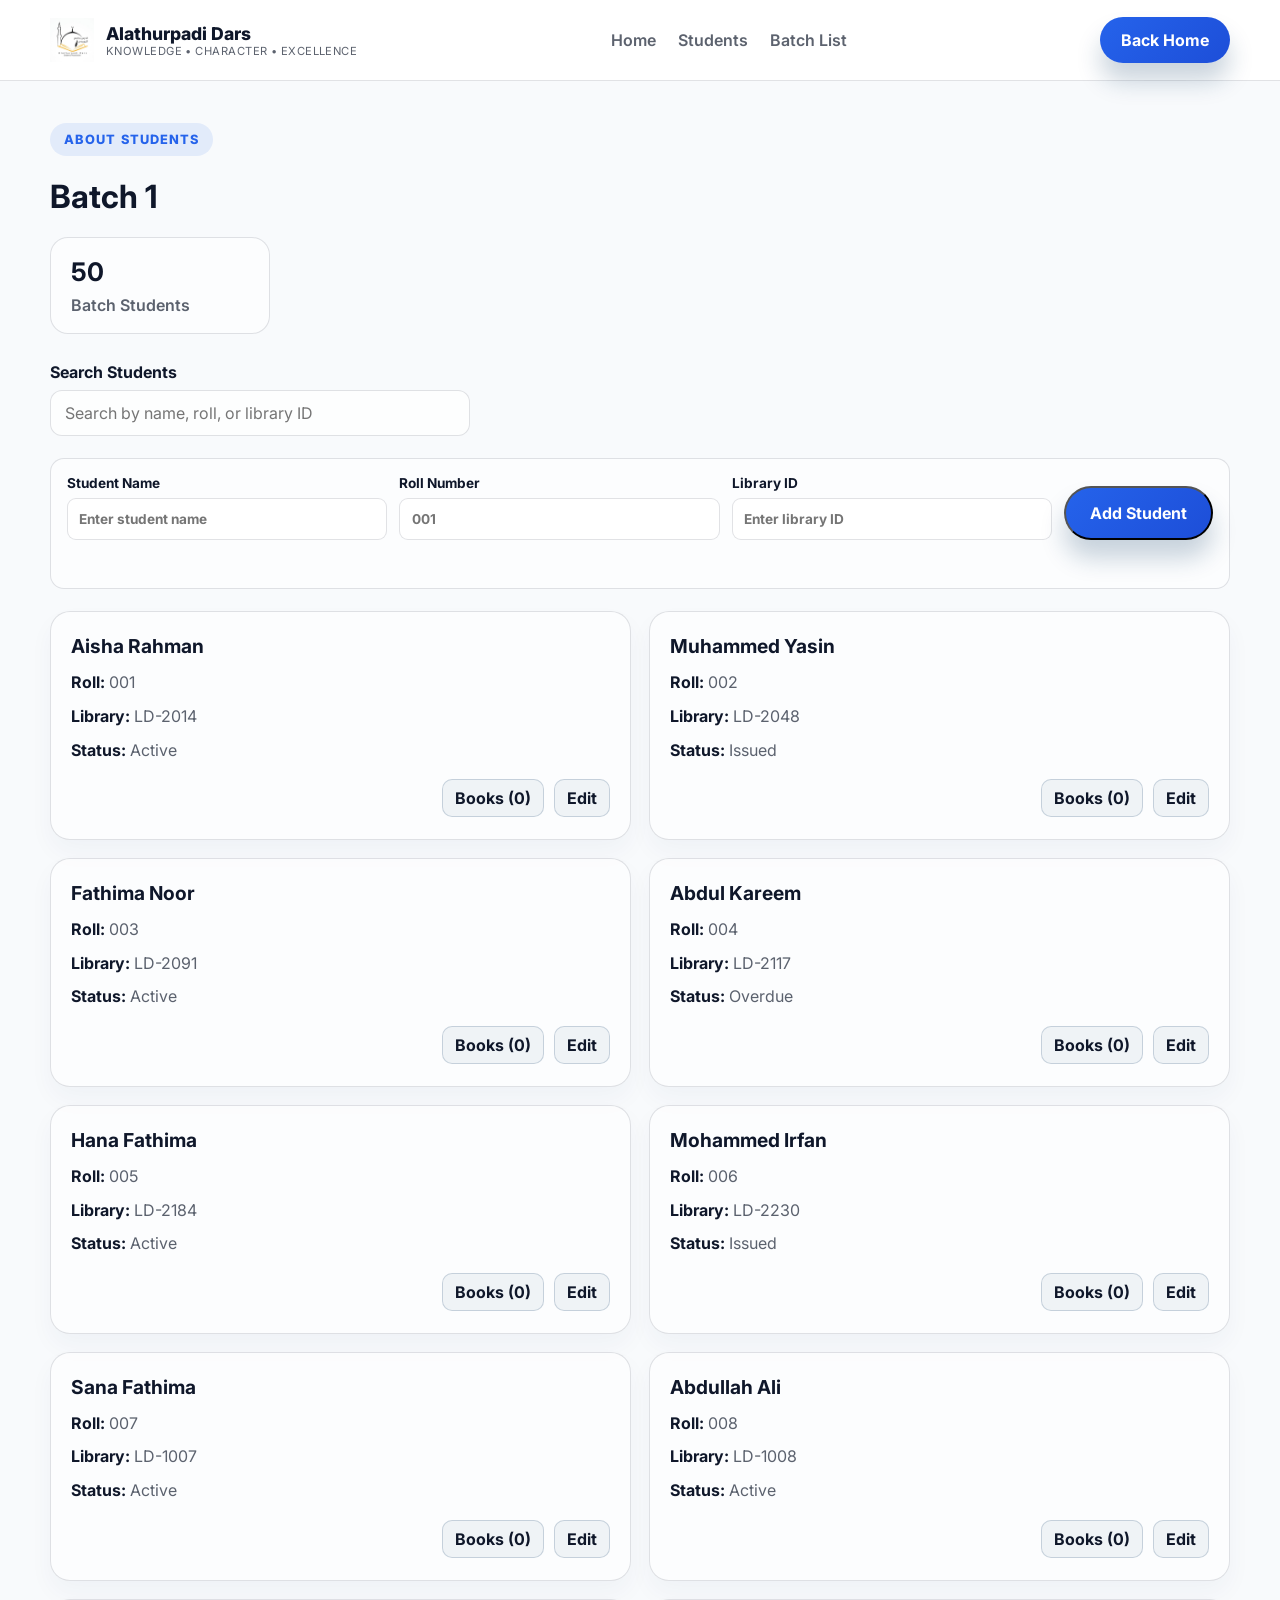
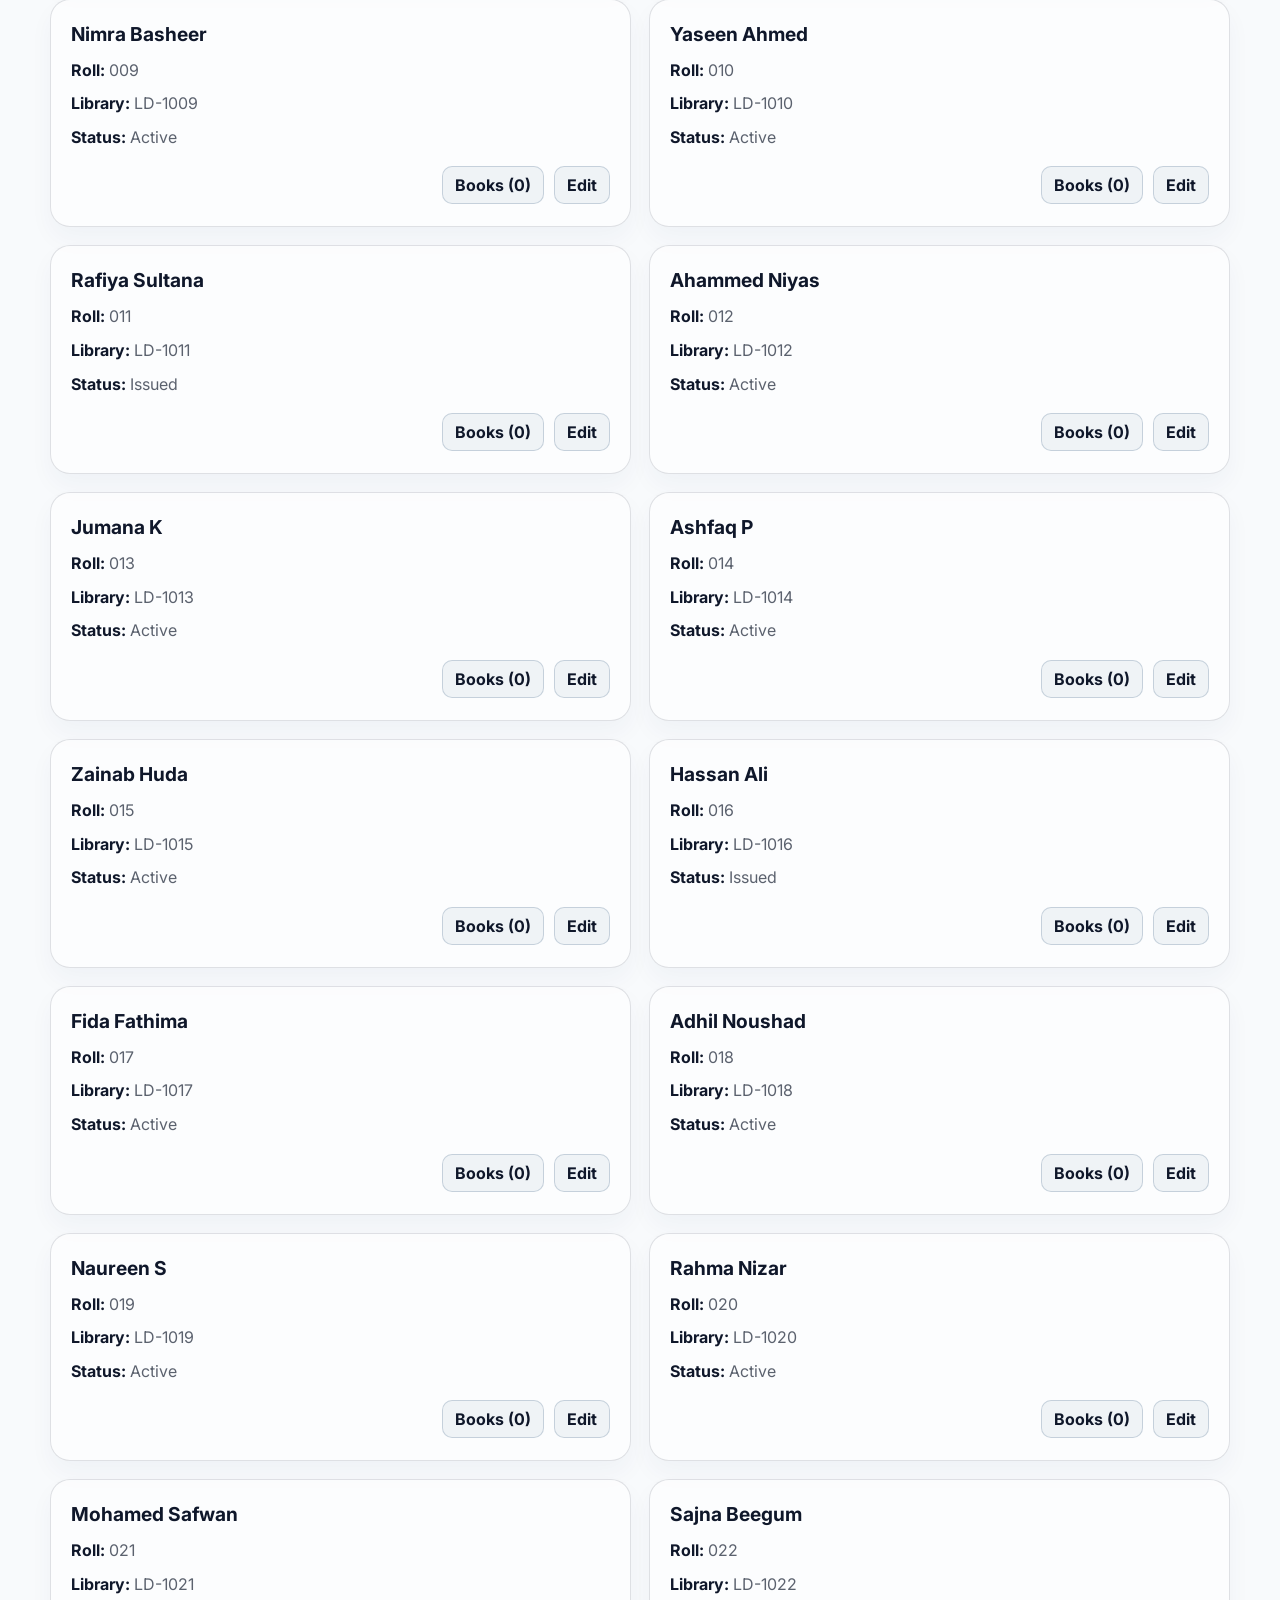
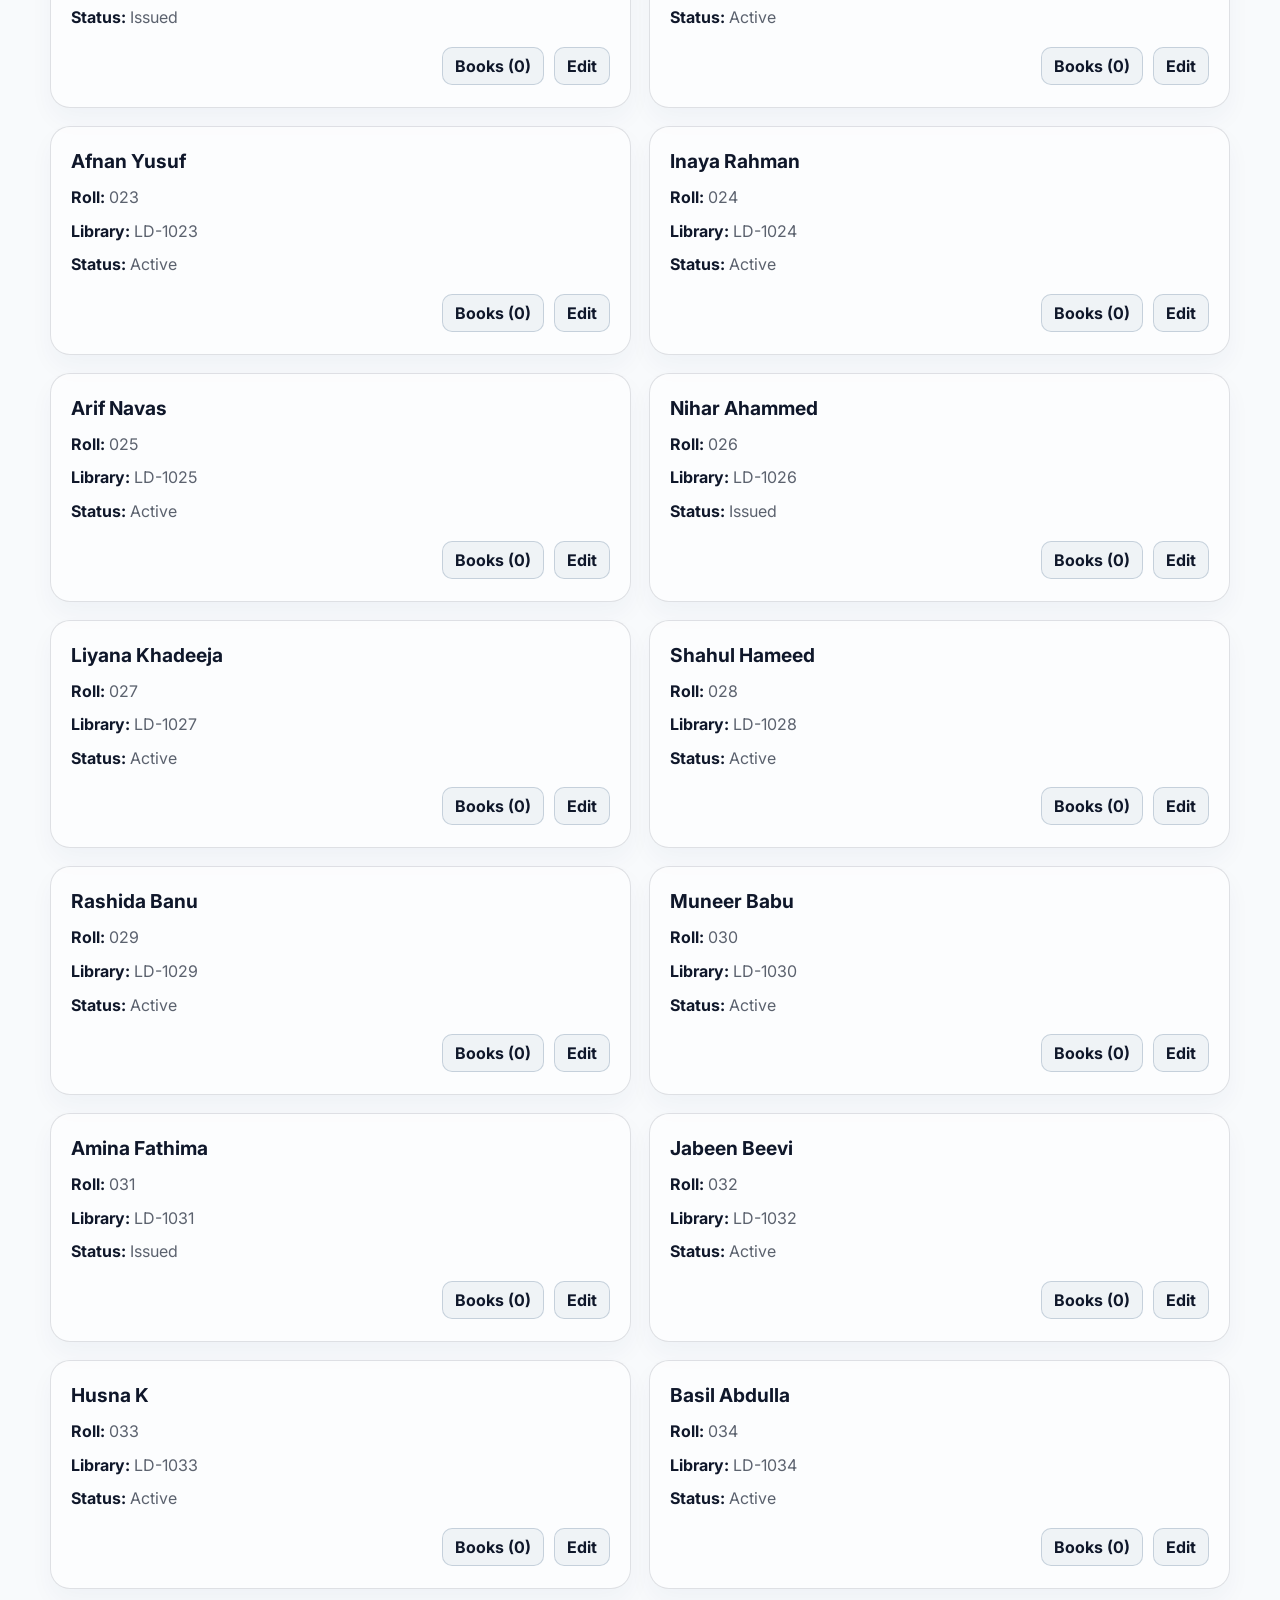
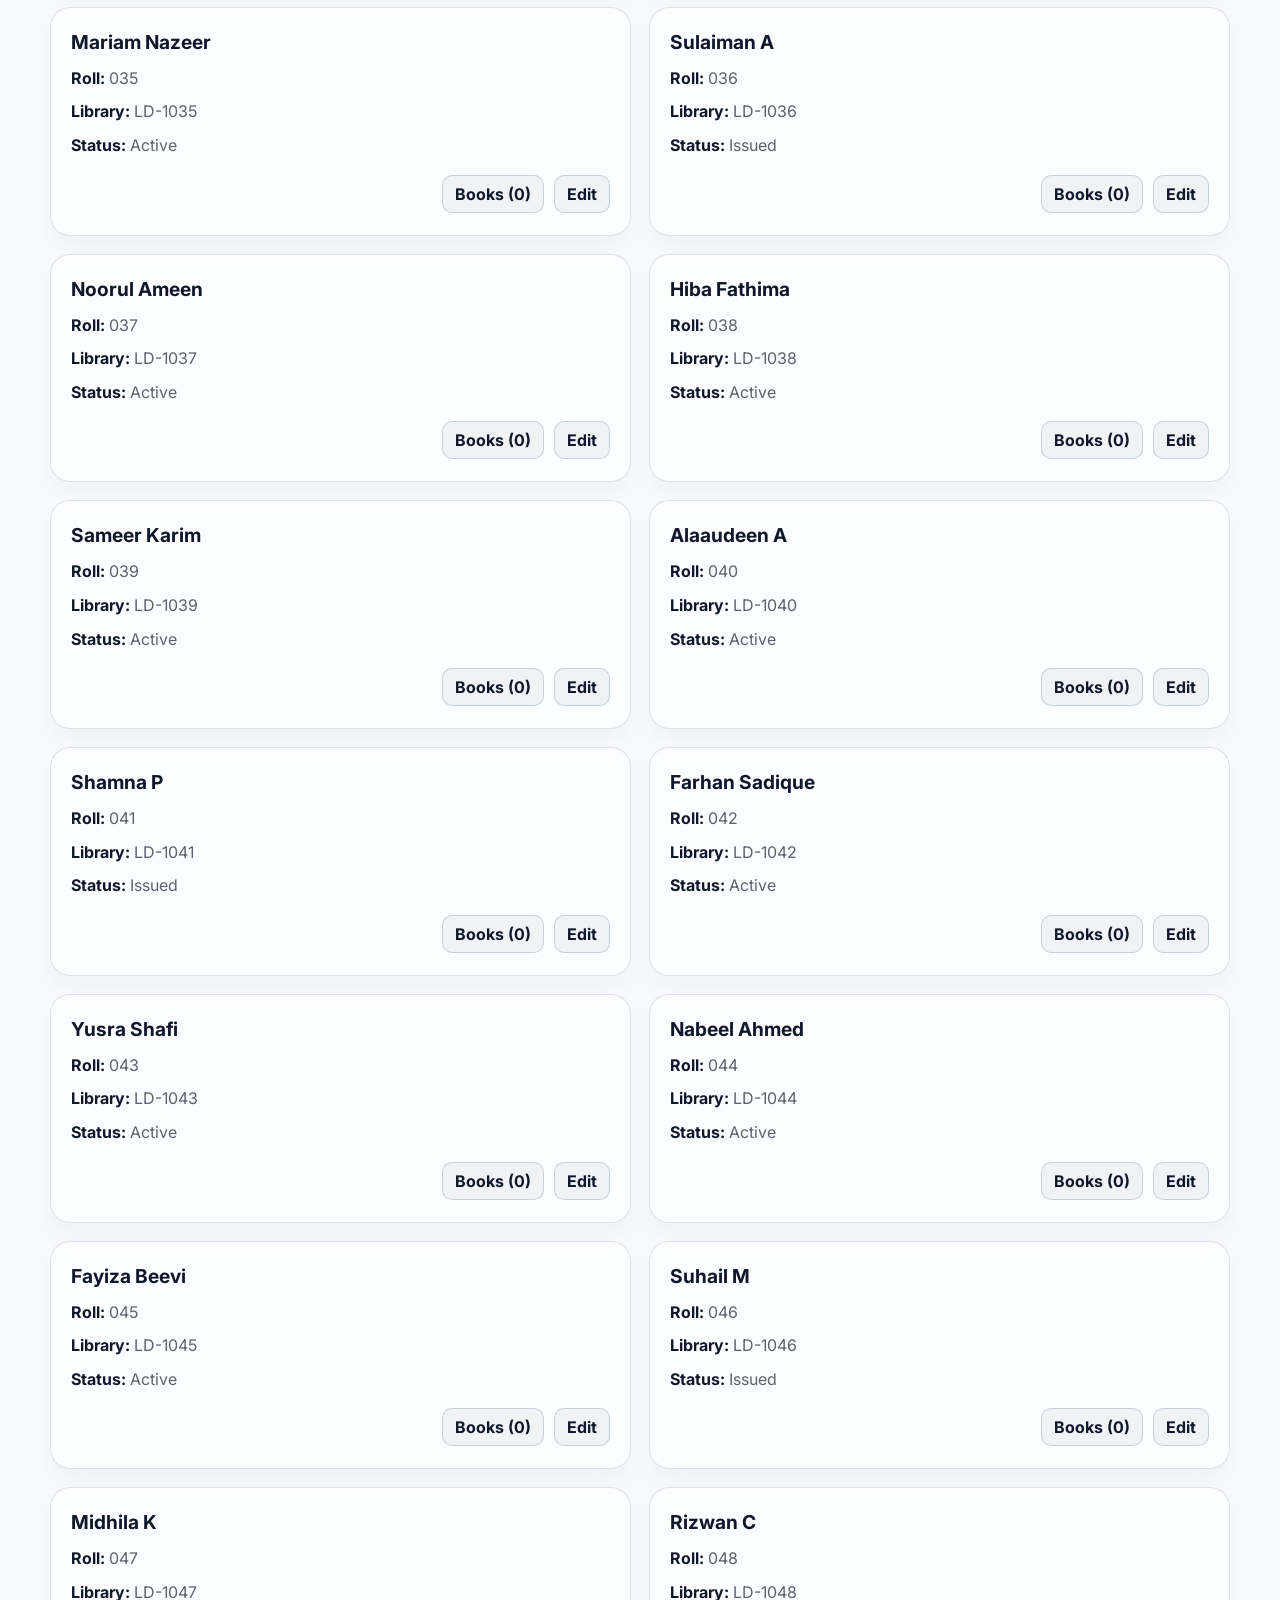
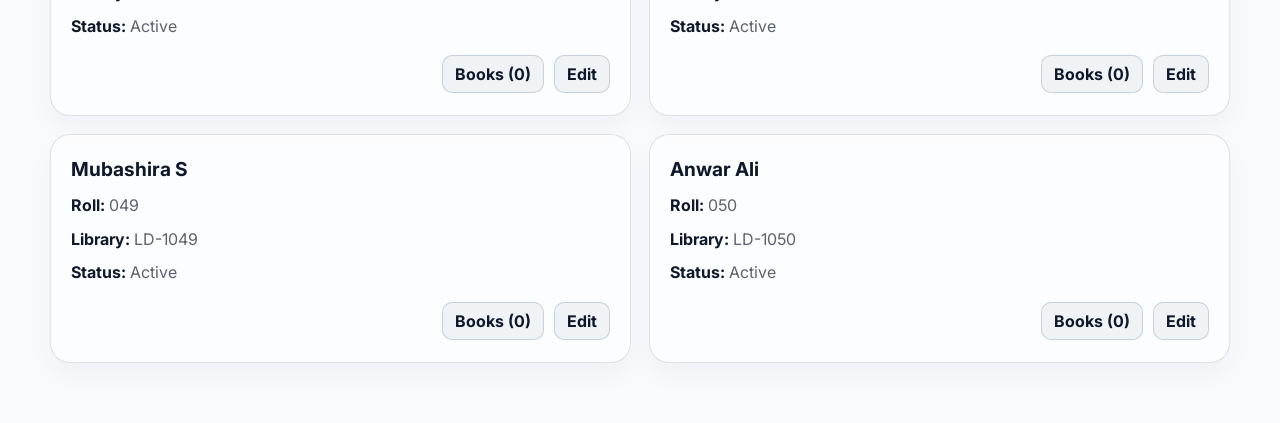
==== batch-details.html @ b2cd087a "Initial commit" ====
<!DOCTYPE html>
<html lang="en">
  <head>
    <meta charset="UTF-8" />
    <meta name="viewport" content="width=device-width, initial-scale=1.0" />
    <title>Batch Student List | Alathurpadi Dars</title>
    <link rel="preconnect" href="https://fonts.googleapis.com" />
    <link rel="preconnect" href="https://fonts.gstatic.com" crossorigin />
    <link
      href="https://fonts.googleapis.com/css2?family=Inter:wght@400;500;600;700;800&family=Playfair+Display:wght@600;700;800&display=swap"
      rel="stylesheet"
    />
    <link rel="stylesheet" href="styles.css" />
  </head>
  <body>
    <header class="site-header">
      <div class="container nav-wrap">
        <div class="brand">
          <img class="brand-mark" src="assets/alathurpadi-logo.png" alt="Alathurpadi Dars logo" />
          <div>
            <span class="brand-name">Alathurpadi Dars</span>
            <small>Knowledge • Character • Excellence</small>
          </div>
        </div>

        <nav class="nav" aria-label="Main navigation">
          <a href="index.html">Home</a>
          <a href="students.html">Students</a>
          <a href="index.html#academics">Batch List</a>
        </nav>

        <a href="index.html" class="nav-button">Back Home</a>
      </div>
    </header>

    <main class="batch-details-page">
      <div class="container">
        <div class="section-head batch-head">
          <div>
            <span class="section-tag">About Students</span>
            <h1 id="batch-title">Batch 1</h1>
          </div>
        </div>

        <div class="batch-summary">
          <div class="batch-stat batch-stat-single">
            <strong id="batch-total">50</strong>
            <span>Batch Students</span>
          </div>
        </div>

        <div class="batch-search-wrap">
          <label for="batch-search">Search Students</label>
          <input id="batch-search" type="search" placeholder="Search by name, roll, or library ID" />
        </div>

        <form id="batch-student-form" class="batch-student-add-form">
          <label>
            Student Name
            <input name="name" type="text" placeholder="Enter student name" required />
          </label>
          <label>
            Roll Number
            <input name="roll" type="text" inputmode="numeric" maxlength="3" placeholder="001" required />
          </label>
          <label>
            Library ID
            <input name="libraryId" type="text" placeholder="Enter library ID" required />
          </label>
          <button type="submit" class="primary-btn">Add Student</button>
          <p id="batch-student-message" aria-live="polite"></p>
        </form>

        <div id="batch-student-list" class="batch-student-list" aria-live="polite"></div>
      </div>
    </main>

    <script src="script.js"></script>
  </body>
</html>
---- styles.css ----
:root {
  --bg: #F8FAFC;
  --panel: #f1f5f9;
  --primary: #2563eb;
  --primary-deep: #0f172a;
  --secondary: #f1f5f9;
  --secondary-soft: #f1f5f9;
  --text: #0f172a;
  --muted: rgba(15, 23, 42, 0.68);
  --line: rgba(15, 23, 42, 0.12);
  --shadow: 0 22px 48px rgba(15, 23, 42, 0.1);
}

* {
  box-sizing: border-box;
}

html {
  scroll-behavior: smooth;
}

body {
  margin: 0;
  font-family: "Inter", sans-serif;
  background: var(--bg);
  color: var(--text);
}

.cursor-book {
  position: fixed;
  z-index: 9999;
  font-size: 30px;
  line-height: 1;
  pointer-events: none;
  opacity: 0;
  filter: blur(0.7px) drop-shadow(0 3px 4px rgba(15, 23, 42, 0.22));
  transform: translate(-50%, -50%) rotate(var(--book-angle, -12deg));
  transition: left 100ms ease-out, top 100ms ease-out, opacity 120ms ease, transform 100ms ease-out;
}

.cursor-book.is-visible {
  opacity: 1;
}

a {
  color: inherit;
  text-decoration: none;
}

img {
  max-width: 100%;
  display: block;
}

button,
input {
  font: inherit;
}

.container {
  width: min(1180px, calc(100% - 32px));
  margin: 0 auto;
}

.site-header {
  position: sticky;
  top: 0;
  z-index: 20;
  background: rgba(255, 255, 255, 0.92);
  backdrop-filter: blur(14px);
  border-bottom: 1px solid var(--line);
}

.nav-wrap {
  display: flex;
  align-items: center;
  justify-content: space-between;
  gap: 18px;
  min-height: 80px;
}

.brand {
  display: inline-flex;
  align-items: center;
  gap: 12px;
}

.brand-mark {
  flex: 0 0 44px;
  width: 44px;
  height: 44px;
  display: block;
  object-fit: contain;
}

.brand-name {
  display: block;
  font-size: 1.1rem;
  font-weight: 800;
  color: var(--primary-deep);
}

.brand small {
  display: block;
  color: var(--muted);
  font-size: 0.7rem;
  letter-spacing: 0.04em;
  text-transform: uppercase;
}

.nav {
  display: flex;
  align-items: center;
  gap: 22px;
  color: var(--muted);
  font-weight: 600;
}

.nav a:hover,
.nav a:focus-visible {
  color: var(--primary);
}

.nav-button,
.primary-btn,
.secondary-btn {
  display: inline-flex;
  align-items: center;
  justify-content: center;
  border-radius: 999px;
  font-weight: 700;
  transition: transform 0.2s ease, box-shadow 0.2s ease;
}

.nav-button,
.primary-btn {
  background: linear-gradient(135deg, var(--primary) 0%, #1d4ed8 100%);
  color: white;
  box-shadow: 0 18px 25px rgba(13, 59, 102, 0.22);
}

.nav-button {
  padding: 0.8rem 1.3rem;
}

.hero {
  padding: 72px 0 52px;
}

.hero-grid {
  display: grid;
  grid-template-columns: 1.04fr 0.96fr;
  align-items: center;
  gap: 42px;
}

.eyebrow,
.section-tag {
  display: inline-block;
  padding: 0.55rem 0.9rem;
  border-radius: 999px;
  background: rgba(37, 99, 235, 0.1);
  color: var(--primary);
  font-size: 0.8rem;
  font-weight: 800;
  letter-spacing: 0.08em;
  text-transform: uppercase;
}

.hero-copy h1 {
  margin: 20px 0 18px;
  font-family: "Playfair Display", serif;
  font-size: clamp(3rem, 5vw, 5.3rem);
  line-height: 0.94;
  letter-spacing: -0.04em;
  color: var(--primary-deep);
}

.hero-copy p {
  max-width: 620px;
  margin: 0;
  font-size: 1.08rem;
  line-height: 1.8;
  color: var(--muted);
}

.quick-choose {
  display: grid;
  grid-template-columns: repeat(4, minmax(0, 1fr));
  gap: 14px;
  margin-top: 26px;
}

.quick-option {
  display: block;
  border: 1px solid var(--line);
  background: rgba(255, 255, 255, 0.58);
  border-radius: 18px;
  padding: 16px 14px;
  text-align: left;
  transition: all 0.2s ease;
  box-shadow: 0 14px 24px rgba(13, 59, 102, 0.03);
  color: var(--primary-deep);
}

.quick-option:hover,
.quick-option.active {
  border-color: rgba(13, 59, 102, 0.2);
  background: linear-gradient(135deg, rgba(37, 99, 235, 0.96), rgba(29, 78, 216, 0.9));
  color: white;
  transform: translateY(-2px);
}

.option-number {
  display: block;
  font-size: 0.72rem;
  letter-spacing: 0.08em;
  text-transform: uppercase;
  opacity: 0.8;
}

.quick-option strong {
  display: block;
  margin-top: 8px;
  font-size: 1rem;
}

.option-description {
  display: block;
  margin-top: 8px;
  color: var(--muted);
  font-size: 0.82rem;
  line-height: 1.5;
}

.quick-option:hover .option-description,
.quick-option:focus-visible .option-description {
  color: rgba(255, 255, 255, 0.82);
}

.quick-option:focus-visible {
  outline: 3px solid var(--secondary);
  outline-offset: 3px;
}

.selection-panel {
  margin-top: 18px;
  padding: 16px 18px;
  background: rgba(255, 255, 255, 0.66);
  border: 1px solid var(--line);
  border-radius: 18px;
  box-shadow: 0 14px 24px rgba(13, 59, 102, 0.04);
}

.selection-panel p {
  margin: 0 0 8px;
  font-size: 0.74rem;
  letter-spacing: 0.08em;
  text-transform: uppercase;
  color: var(--muted);
}

.selection-panel h3 {
  margin: 0;
  font-size: 1.5rem;
  color: var(--primary-deep);
}

.selection-panel span {
  display: block;
  margin-top: 8px;
  color: var(--muted);
  line-height: 1.6;
}

.detail-panel {
  margin-top: 16px;
  background: rgba(255, 255, 255, 0.58);
  border: 1px solid var(--line);
  border-radius: 18px;
  padding: 14px 16px 10px;
}

.detail-header h4 {
  margin: 0 0 10px;
  font-size: 0.82rem;
  letter-spacing: 0.08em;
  text-transform: uppercase;
  color: var(--primary);
}

#detail-list {
  list-style: none;
  padding: 0;
  margin: 0;
  display: grid;
  gap: 10px;
}

#detail-list li {
  display: flex;
  justify-content: space-between;
  gap: 16px;
  padding: 10px 12px;
  border-radius: 12px;
  background: rgba(13, 59, 102, 0.04);
  color: var(--primary-deep);
}

#detail-list li span {
  color: var(--muted);
}

.hero-actions {
  display: flex;
  align-items: center;
  gap: 16px;
  margin-top: 30px;
}

.full-width {
  width: 100%;
}

.primary-btn,
.secondary-btn {
  padding: 0.95rem 1.5rem;
}

.secondary-btn {
  background: transparent;
  border: 1px solid rgba(13, 59, 102, 0.18);
  color: var(--primary);
}

.hero-stats {
  display: flex;
  gap: 38px;
  margin-top: 30px;
  flex-wrap: wrap;
}

.hero-stats div {
  display: flex;
  flex-direction: column;
  gap: 6px;
}

.hero-stats strong {
  font-size: 1.7rem;
  color: var(--primary-deep);
}

.hero-stats span {
  color: var(--muted);
  font-weight: 600;
}

.hero-visual {
  position: relative;
  min-height: 540px;
  display: flex;
  align-items: center;
  justify-content: center;
  background: transparent;
}

.hero-visual-content {
  width: min(100%, 520px);
}

.lead-badge {
  width: 180px;
  min-height: 58px;
  margin: 0 0 18px;
  display: flex;
  align-items: center;
  justify-content: center;
  border: 3px solid rgba(37, 99, 235, 0.45);
  border-radius: 17px;
  background: rgba(241, 245, 249, 0.9);
}

.lead-badge span {
  color: var(--primary-deep);
  font-family: "Playfair Display", serif;
  font-size: 1.65rem;
  line-height: 1;
}

.image-card {
  width: 100%;
  height: 470px;
  border-radius: 40px 40px 40px 40px;
  background: url("DSC00476.JPG") center/cover no-repeat;
  box-shadow: none;
  border: none;
  position: relative;
  overflow: hidden;
  transform: scale(0.97);
  transform-origin: center;
}

.floating-badge {
  position: absolute;
  background: rgba(255, 255, 255, 0.94);
  border: 1px solid var(--line);
  border-radius: 18px;
  box-shadow: var(--shadow);
  padding: 16px 18px;
  max-width: 210px;
}

.floating-badge span {
  display: block;
  color: var(--muted);
  font-size: 0.74rem;
  letter-spacing: 0.08em;
  text-transform: uppercase;
}

.floating-badge strong {
  display: block;
  margin-top: 8px;
  color: var(--primary-deep);
  font-size: 1.05rem;
}

.badge-one {
  left: 20px;
  bottom: 34px;
}

.badge-two {
  right: 18px;
  top: 18px;
}

.highlights {
  padding: 10px 0 30px;
}

.highlight-grid {
  display: grid;
  grid-template-columns: repeat(3, minmax(0, 1fr));
  gap: 22px;
}

.highlight-item {
  background: rgba(255, 255, 255, 0.55);
  border: 1px solid var(--line);
  border-radius: 24px;
  padding: 26px 22px;
  box-shadow: 0 18px 35px rgba(19, 42, 61, 0.04);
  width: 100%;
  text-align: left;
  color: inherit;
  transition: transform 0.2s ease, box-shadow 0.2s ease, border-color 0.2s ease;
}

.library-directory-trigger,
.faculty-directory-trigger,
.schedule-directory-trigger {
  cursor: pointer;
}

.library-directory-trigger:hover,
.library-directory-trigger:focus-visible,
.faculty-directory-trigger:hover,
.faculty-directory-trigger:focus-visible,
.schedule-directory-trigger:hover,
.schedule-directory-trigger:focus-visible {
  transform: translateY(-2px);
  box-shadow: 0 22px 42px rgba(19, 42, 61, 0.08);
  border-color: rgba(13, 59, 102, 0.22);
  outline: none;
}

.library-modal {
  position: fixed;
  inset: 0;
  background: rgba(9, 18, 28, 0.52);
  display: none;
  align-items: center;
  justify-content: center;
  padding: 24px;
  z-index: 1000;
}

.library-modal.is-open {
  display: flex;
}

body.modal-open {
  overflow: hidden;
}

.library-modal-dialog {
  width: min(900px, 100%);
  max-height: 90vh;
  overflow-y: auto;
  background: #fff;
  border-radius: 22px;
  box-shadow: 0 30px 60px rgba(9, 18, 28, 0.2);
  border: 1px solid var(--line);
  padding: 24px;
}

.library-modal-header {
  display: flex;
  align-items: flex-start;
  justify-content: space-between;
  gap: 18px;
  margin-bottom: 20px;
}

.library-modal-header h3 {
  margin: 10px 0 0;
  color: var(--primary-deep);
  font-size: clamp(1.7rem, 2vw, 2.1rem);
}

.library-modal-close {
  background: rgba(13, 59, 102, 0.08);
  border: none;
  border-radius: 50%;
  width: 42px;
  height: 42px;
  font-size: 2rem;
  line-height: 1;
  color: var(--primary-deep);
  cursor: pointer;
}

.faculty-modal-dialog {
  max-height: min(90vh, 900px);
  overflow-y: auto;
}

.schedule-modal-dialog {
  width: min(1100px, 100%);
  max-height: min(90vh, 900px);
  overflow-y: auto;
}

.schedule-directory-note {
  margin: -4px 0 18px;
  color: var(--muted);
  line-height: 1.6;
}

.schedule-table {
  min-width: 760px;
}

.schedule-status {
  display: inline-flex;
  padding: 6px 10px;
  border-radius: 999px;
  background: rgba(13, 59, 102, 0.08);
  color: var(--muted);
  font-size: 0.8rem;
  font-weight: 700;
  white-space: nowrap;
}

.teacher-form {
  display: grid;
  grid-template-columns: 1fr 1fr auto;
  align-items: end;
  gap: 14px;
  margin-bottom: 24px;
  padding: 18px;
  border: 1px solid var(--line);
  border-radius: 16px;
  background: rgba(13, 59, 102, 0.03);
}

.teacher-form-title {
  grid-column: 1 / -1;
  margin: 0;
  color: var(--primary-deep);
}

.teacher-form-field {
  display: grid;
  gap: 8px;
}

.teacher-form-field label {
  color: var(--primary-deep);
  font-weight: 700;
}

.teacher-form-field input {
  width: 100%;
  min-height: 48px;
  border: 1px solid var(--line);
  border-radius: 12px;
  padding: 0.75rem 0.9rem;
  background: white;
  color: var(--text);
  font: inherit;
}

.teacher-form-field input:focus-visible {
  outline: 2px solid rgba(13, 59, 102, 0.25);
  border-color: rgba(13, 59, 102, 0.4);
}

.teacher-form-message {
  grid-column: 1 / -1;
  min-height: 1.25em;
  margin: 0;
  color: var(--primary);
  font-weight: 600;
}

.faculty-grid {
  display: grid;
  grid-template-columns: repeat(3, minmax(0, 1fr));
  gap: 16px;
}

.faculty-card {
  overflow: hidden;
  border: 1px solid var(--line);
  border-radius: 18px;
  background: #fff;
  box-shadow: 0 12px 26px rgba(13, 59, 102, 0.06);
}

.faculty-photo {
  display: block;
  width: 100%;
  aspect-ratio: 4 / 3;
  object-fit: cover;
  background: linear-gradient(135deg, rgba(37, 99, 235, 0.12), rgba(37, 99, 235, 0.08));
}

.faculty-card-controls {
  display: grid;
  gap: 12px;
  padding: 16px;
}

.faculty-edit-field {
  display: grid;
  gap: 6px;
  color: var(--primary-deep);
  font-size: 0.85rem;
  font-weight: 700;
}

.faculty-edit-field input {
  width: 100%;
  min-height: 42px;
  border: 1px solid var(--line);
  border-radius: 10px;
  padding: 0.65rem 0.75rem;
  background: white;
  color: var(--text);
  font: inherit;
  font-weight: 400;
}

.faculty-edit-field input:focus-visible {
  outline: 2px solid rgba(13, 59, 102, 0.25);
  border-color: rgba(13, 59, 102, 0.4);
}

.faculty-delete-button {
  min-height: 42px;
  border: 1px solid rgba(177, 45, 45, 0.22);
  border-radius: 10px;
  background: rgba(202, 58, 58, 0.08);
  color: #a52c2c;
  font: inherit;
  font-weight: 700;
  cursor: pointer;
}

.faculty-delete-button:hover,
.faculty-delete-button:focus-visible {
  background: rgba(202, 58, 58, 0.14);
  outline: 2px solid rgba(177, 45, 45, 0.2);
  outline-offset: 2px;
}

.faculty-empty-state {
  grid-column: 1 / -1;
  margin: 0;
  padding: 20px;
  border: 1px dashed var(--line);
  border-radius: 14px;
  color: var(--muted);
  text-align: center;
}

.library-directory-filters {
  display: grid;
  grid-template-columns: minmax(0, 1fr) minmax(180px, 0.45fr);
  gap: 16px;
}

.library-search-wrap {
  display: grid;
  gap: 8px;
  margin-bottom: 18px;
}

.library-search-wrap label {
  font-weight: 700;
  color: var(--primary-deep);
}

.library-search-wrap input,
.library-search-wrap select {
  width: 100%;
  min-height: 48px;
  border: 1px solid var(--line);
  border-radius: 12px;
  padding: 0.9rem 1rem;
  background: white;
  color: var(--text);
  font: inherit;
}

.student-directory-form {
  display: grid;
  grid-template-columns: repeat(5, minmax(0, 1fr)) auto;
  align-items: end;
  gap: 12px;
  margin-bottom: 20px;
  padding: 16px;
  border: 1px solid var(--line);
  border-radius: 16px;
  background: rgba(13, 59, 102, 0.03);
}

.student-directory-form h4,
.student-directory-message {
  grid-column: 1 / -1;
  margin: 0;
}

.student-directory-form h4 {
  color: var(--primary-deep);
}

.student-directory-form label {
  display: grid;
  gap: 7px;
  color: var(--primary-deep);
  font-size: 0.82rem;
  font-weight: 700;
}

.student-directory-form input,
.student-directory-form select,
.library-table td input,
.library-table td select {
  width: 100%;
  min-width: 100px;
  min-height: 40px;
  border: 1px solid var(--line);
  border-radius: 9px;
  padding: 0.55rem 0.65rem;
  background: #fff;
  color: var(--text);
  font: inherit;
}

.student-directory-form .primary-btn {
  min-height: 44px;
  padding: 0.7rem 1rem;
  white-space: nowrap;
}

.student-directory-message {
  min-height: 1.25em;
  color: var(--primary);
  font-weight: 600;
}

.directory-actions {
  display: flex;
  gap: 8px;
}

.directory-row-button {
  border: 1px solid var(--line);
  border-radius: 8px;
  padding: 8px 10px;
  background: white;
  color: var(--primary);
  font: inherit;
  font-size: 0.82rem;
  font-weight: 700;
  cursor: pointer;
}

.directory-row-button:hover,
.directory-row-button:focus-visible {
  outline: 2px solid rgba(13, 59, 102, 0.2);
  outline-offset: 1px;
}

.directory-delete-button {
  border-color: rgba(177, 45, 45, 0.22);
  color: #a52c2c;
}

.library-table-wrap {
  max-height: 42vh;
  overflow-x: auto;
  overflow-y: auto;
  border-radius: 12px;
}

.library-table thead {
  position: sticky;
  top: 0;
  z-index: 1;
}

.library-table {
  width: 100%;
  border-collapse: collapse;
  margin-top: 8px;
}

.library-table th,
.library-table td {
  padding: 14px 12px;
  text-align: left;
  border-bottom: 1px solid rgba(13, 59, 102, 0.1);
  color: var(--primary-deep);
}

.library-table th {
  background: rgba(13, 59, 102, 0.04);
  font-size: 0.8rem;
  letter-spacing: 0.08em;
  text-transform: uppercase;
  color: var(--primary);
}

.status-badge {
  display: inline-flex;
  align-items: center;
  justify-content: center;
  min-width: 88px;
  padding: 6px 10px;
  border-radius: 999px;
  font-size: 0.8rem;
  font-weight: 700;
}

.status-active {
  background: rgba(46, 125, 50, 0.12);
  color: #236f3c;
}

.status-issued {
  background: rgba(226, 157, 14, 0.14);
  color: #a16000;
}

.status-overdue {
  background: rgba(202, 58, 58, 0.12);
  color: #b12d2d;
}

.no-results {
  text-align: center;
  color: var(--muted);
  padding: 22px 12px;
}

.library-section {
  padding: 26px 0 30px;
}

.library-grid {
  display: grid;
  grid-template-columns: 1.05fr 0.95fr;
  gap: 30px;
  align-items: center;
}

.library-copy h2 {
  margin: 18px 0 16px;
  font-family: "Playfair Display", serif;
  font-size: clamp(2.4rem, 3vw, 3.1rem);
  line-height: 1.06;
  letter-spacing: -0.03em;
  color: var(--primary-deep);
}

.library-copy p {
  margin: 0;
  color: var(--muted);
  line-height: 1.8;
}

.library-list {
  margin: 22px 0 0;
  padding-left: 20px;
  color: var(--primary-deep);
  display: grid;
  gap: 12px;
  line-height: 1.7;
}

.library-panel {
  display: grid;
  gap: 18px;
  grid-template-columns: repeat(2, minmax(0, 1fr));
}

.library-box {
  background: linear-gradient(135deg, rgba(13, 59, 102, 0.96), rgba(42, 93, 143, 0.88));
  border-radius: 22px;
  padding: 26px 20px;
  min-height: 160px;
  display: flex;
  flex-direction: column;
  justify-content: end;
  color: white;
  box-shadow: var(--shadow);
}

.library-box span {
  font-size: 0.74rem;
  letter-spacing: 0.08em;
  text-transform: uppercase;
  opacity: 0.82;
}

.library-box strong {
  margin-top: 10px;
  font-size: clamp(1.7rem, 2vw, 2.2rem);
}

.box-one {
  grid-column: 1 / span 2;
}

.highlight-icon {
  display: inline-flex;
  align-items: center;
  justify-content: center;
  width: 56px;
  height: 56px;
  border-radius: 16px;
  background: rgba(37, 99, 235, 0.1);
  font-size: 1.8rem;
}

.highlight-icon svg {
  width: 34px;
  height: 34px;
}

.highlight-item h3 {
  margin: 18px 0 10px;
  font-size: 1.28rem;
  color: var(--primary-deep);
}

.highlight-item p {
  margin: 0;
  color: var(--muted);
  line-height: 1.7;
}

.about,
.programs,
.campus {
  padding: 64px 0;
}

.about-grid {
  display: grid;
  grid-template-columns: 0.95fr 1.05fr;
  gap: 40px;
  align-items: center;
}

.about-image-wrap {
  display: flex;
  justify-content: center;
}

.about-image {
  width: min(100%, 500px);
  height: 470px;
  border-radius: 28px;
  background: linear-gradient(135deg, rgba(15, 23, 42, 0.38), rgba(37, 99, 235, 0.18)),
    url("assets/students-library.webp") center/cover no-repeat;
  box-shadow: var(--shadow);
}

.about-copy h2,
.section-head h2 {
  margin: 18px 0 18px;
  font-family: "Playfair Display", serif;
  font-size: clamp(2.5rem, 3vw, 3.2rem);
  line-height: 1.06;
  letter-spacing: -0.03em;
  color: var(--primary-deep);
}

.about-copy p {
  margin: 0;
  color: var(--muted);
  line-height: 1.8;
  font-size: 1.03rem;
}

.about-subtitle {
  margin-top: 12px !important;
  margin-bottom: 12px !important;
  color: var(--primary) !important;
  font-weight: 700;
  font-size: 1.08rem !important;
}

.feature-list {
  display: grid;
  gap: 18px;
  margin-top: 26px;
}

.feature-list div {
  background: rgba(255, 255, 255, 0.55);
  border: 1px solid var(--line);
  border-radius: 18px;
  padding: 18px 20px;
}

.feature-list strong {
  display: block;
  color: var(--primary-deep);
  margin-bottom: 8px;
  font-size: 1.05rem;
}

.feature-list span {
  color: var(--muted);
  line-height: 1.7;
}

.section-head {
  margin-bottom: 26px;
}

.program-grid {
  display: grid;
  grid-template-columns: repeat(3, minmax(0, 1fr));
  gap: 24px;
}

.program-card {
  display: block;
  text-decoration: none;
  color: inherit;
  background: rgba(255, 255, 255, 0.55);
  border: 1px solid var(--line);
  border-radius: 22px;
  padding: 26px 22px;
  box-shadow: 0 12px 28px rgba(12, 41, 70, 0.04);
  border-left: 4px solid rgba(13, 59, 102, 0.18);
  transition: transform 0.2s ease, box-shadow 0.2s ease;
}

.program-card:hover,
.program-card:focus-visible {
  transform: translateY(-2px);
  box-shadow: 0 16px 30px rgba(12, 41, 70, 0.08);
  outline: none;
}

.program-card h3 {
  margin: 18px 0 10px;
  color: var(--primary-deep);
  font-size: 1.27rem;
  font-weight: 800;
}

.program-card p {
  margin: 0;
  color: var(--muted);
  line-height: 1.7;
}

.suffa-card {
  border-left-color: rgba(14, 122, 110, 0.45);
}

.batch-details-page {
  padding: 42px 0 60px;
}

.batch-head {
  margin-bottom: 20px;
}

.batch-summary {
  display: flex;
  gap: 16px;
  flex-wrap: wrap;
  margin: 18px 0 28px;
}

.batch-stat {
  min-width: 150px;
  display: flex;
  flex-direction: column;
  gap: 8px;
  padding: 18px 20px;
  border-radius: 18px;
  background: rgba(255, 255, 255, 0.5);
  border: 1px solid var(--line);
}

.batch-stat-single {
  min-width: 220px;
}

.batch-stat strong {
  font-size: clamp(1.5rem, 2vw, 2.4rem);
  color: var(--primary-deep);
}

.batch-stat span {
  color: var(--muted);
  font-weight: 600;
}

.batch-search-wrap {
  display: grid;
  gap: 8px;
  margin: 0 0 22px;
  max-width: 420px;
}

.batch-search-wrap label {
  color: var(--primary-deep);
  font-weight: 700;
}

.batch-search-wrap input {
  width: 100%;
  border: 1px solid var(--line);
  border-radius: 12px;
  background: rgba(255, 255, 255, 0.7);
  padding: 12px 14px;
  font: inherit;
  color: var(--primary-deep);
}

.batch-student-add-form {
  display: grid;
  grid-template-columns: repeat(3, minmax(0, 1fr)) auto;
  align-items: end;
  gap: 12px;
  margin: 0 0 22px;
  padding: 16px;
  border: 1px solid var(--line);
  border-radius: 14px;
  background: rgba(255, 255, 255, 0.5);
}

.batch-student-add-form label {
  display: grid;
  gap: 7px;
  color: var(--primary-deep);
  font-size: 0.85rem;
  font-weight: 700;
}

.batch-student-add-form input {
  width: 100%;
  min-height: 42px;
  border: 1px solid var(--line);
  border-radius: 9px;
  padding: 0.6rem 0.7rem;
  background: white;
  color: var(--text);
  font: inherit;
}

.batch-student-add-form p {
  grid-column: 1 / -1;
  min-height: 1.25em;
  margin: 0;
  color: var(--primary);
  font-weight: 600;
}

.batch-student-list {
  display: grid;
  grid-template-columns: repeat(2, minmax(0, 1fr));
  gap: 18px;
}

.batch-student-card {
  background: rgba(255, 255, 255, 0.56);
  border: 1px solid var(--line);
  border-radius: 20px;
  padding: 22px 20px;
  box-shadow: 0 12px 24px rgba(13, 59, 102, 0.04);
}

.batch-student-card h3 {
  margin: 0 0 12px;
  font-size: 1.2rem;
  color: var(--primary-deep);
}

.batch-student-meta {
  display: flex;
  flex-direction: column;
  gap: 8px;
  color: var(--muted);
  line-height: 1.6;
}

.batch-student-meta strong {
  color: var(--primary-deep);
}

.batch-card-actions {
  display: flex;
  justify-content: flex-end;
  gap: 10px;
  margin-top: 16px;
}

.batch-card-button {
  border: 1px solid rgba(13, 59, 102, 0.18);
  background: rgba(13, 59, 102, 0.05);
  color: var(--primary-deep);
  border-radius: 10px;
  padding: 8px 12px;
  font-weight: 700;
  cursor: pointer;
  text-decoration: none;
  display: inline-flex;
  align-items: center;
  justify-content: center;
}

.batch-save-button {
  background: rgba(13, 59, 102, 0.12);
}

.batch-cancel-button {
  background: transparent;
}

@media (max-width: 700px) {
  .batch-student-add-form {
    grid-template-columns: 1fr 1fr;
  }

  .batch-student-add-form .primary-btn {
    grid-column: 1 / -1;
  }
}

.student-issued-books {
  margin-top: 16px;
  display: grid;
  gap: 10px;
  border-top: 1px solid var(--line);
  padding-top: 14px;
}

.student-issued-book {
  display: grid;
  gap: 4px;
  background: rgba(13, 59, 102, 0.04);
  border: 1px solid rgba(13, 59, 102, 0.08);
  border-radius: 12px;
  padding: 10px 12px;
}

.student-issued-book strong {
  color: var(--primary-deep);
  font-size: 0.98rem;
}

.student-issued-book span,
.student-issued-book small {
  color: var(--muted);
}

.student-issued-empty {
  margin: 0;
  color: var(--muted);
}

.batch-student-editor {
  display: grid;
  gap: 12px;
}

.batch-field {
  display: grid;
  gap: 6px;
  color: var(--primary-deep);
  font-size: 0.82rem;
  font-weight: 700;
}

.batch-field input {
  width: 100%;
  border: 1px solid var(--line);
  border-radius: 10px;
  background: rgba(255, 255, 255, 0.7);
  padding: 10px 12px;
  font: inherit;
  color: var(--primary-deep);
}

.section-head-inline {
  display: flex;
  align-items: end;
  justify-content: space-between;
  gap: 18px;
}

.section-head-inline a {
  color: var(--primary);
  font-weight: 700;
}

.campus-grid {
  display: grid;
  grid-template-columns: 1.2fr 0.8fr 0.8fr;
  gap: 22px;
}

.campus-panel {
  min-height: 280px;
  border-radius: 26px;
  position: relative;
  overflow: hidden;
  box-shadow: var(--shadow);
}

.large-panel {
  background: linear-gradient(135deg, rgba(15, 23, 42, 0.2), rgba(15, 23, 42, 0.08)),
    url("assets/campus-experience.jpg") center/cover no-repeat;
}

.small-panel {
  background: linear-gradient(135deg, rgba(13, 59, 102, 0.32), rgba(13, 59, 102, 0.15));
}

.panel-2 {
  background-image: linear-gradient(135deg, rgba(15, 23, 42, 0.36), rgba(37, 99, 235, 0.16)),
    url("https://images.unsplash.com/photo-1517048676732-d65bc937f952?auto=format&fit=crop&w=800&q=80");
  background-position: center;
  background-size: cover;
}

.panel-3 {
  background-image: linear-gradient(135deg, rgba(13, 59, 102, 0.38), rgba(13, 59, 102, 0.12)),
    url("https://images.unsplash.com/photo-1523240795612-9a054b0db644?auto=format&fit=crop&w=800&q=80");
  background-position: center;
  background-size: cover;
}

.panel-content {
  position: absolute;
  inset: auto 0 0 0;
  padding: 20px 18px 22px;
  background: linear-gradient(180deg, transparent, rgba(7, 31, 58, 0.78));
  color: white;
}

.panel-content span {
  display: block;
  font-size: 0.74rem;
  letter-spacing: 0.08em;
  text-transform: uppercase;
  opacity: 0.8;
}

.panel-content h3 {
  margin: 8px 0 0;
  font-size: 1.4rem;
  line-height: 1.3;
}

.admissions {
  padding: 20px 0 80px;
}

.cta-box {
  display: flex;
  align-items: center;
  justify-content: space-between;
  gap: 18px;
  padding: 28px 32px;
  border-radius: 28px;
  background: linear-gradient(135deg, rgba(13, 59, 102, 0.96), rgba(42, 93, 143, 0.9));
  box-shadow: var(--shadow);
}

.cta-box h2 {
  margin: 14px 0 0;
  color: white;
  font-family: "Playfair Display", serif;
  font-size: clamp(2rem, 3vw, 2.8rem);
  letter-spacing: -0.03em;
}

.site-footer {
  background: #edf3f8;
  border-top: 1px solid var(--line);
  padding: 36px 0 40px;
}

.footer-wrap {
  display: grid;
  grid-template-columns: 1.2fr 0.7fr 0.8fr;
  gap: 22px;
  align-items: center;
}

.footer-brand {
  margin-bottom: 12px;
}

.footer-wrap p {
  margin: 0;
  color: var(--muted);
  line-height: 1.7;
}

.footer-links,
.footer-contact {
  display: grid;
  gap: 10px;
}

.footer-links a,
.footer-contact p {
  color: var(--muted);
}

.footer-links a:hover {
  color: var(--primary);
}

.student-page {
  padding: 72px 0 80px;
}

.student-layout {
  display: grid;
  grid-template-columns: 1.2fr 0.8fr;
  gap: 28px;
  align-items: start;
}

.student-card,
.summary-card {
  background: rgba(255, 255, 255, 0.65);
  border: 1px solid var(--line);
  border-radius: 28px;
  box-shadow: 0 18px 38px rgba(13, 59, 102, 0.05);
  padding: 30px 28px;
}

.student-card h1 {
  margin: 18px 0 12px;
  font-family: "Playfair Display", serif;
  font-size: clamp(2.3rem, 3vw, 3rem);
  color: var(--primary-deep);
}

.student-card p,
.summary-card p {
  color: var(--muted);
  line-height: 1.7;
}

.student-form {
  margin-top: 22px;
  display: grid;
  gap: 18px;
}

.form-row {
  display: grid;
  gap: 8px;
}

.form-row label {
  font-weight: 700;
  color: var(--primary-deep);
}

.form-row input {
  width: 100%;
  border: 1px solid var(--line);
  border-radius: 14px;
  padding: 0.9rem 1rem;
  background: rgba(255, 255, 255, 0.7);
  color: var(--text);
}

.form-row input:focus {
  outline: 2px solid rgba(13, 59, 102, 0.15);
  border-color: rgba(13, 59, 102, 0.3);
}

.form-message {
  margin-top: 18px;
  min-height: 24px;
  color: var(--primary);
  font-weight: 700;
}

.summary-card h2 {
  margin: 18px 0 16px;
  font-family: "Playfair Display", serif;
  font-size: clamp(2rem, 2vw, 2.4rem);
  color: var(--primary-deep);
}

.summary-card ul {
  list-style: none;
  padding: 0;
  margin: 0;
  display: grid;
  gap: 12px;
}

.summary-card li {
  display: flex;
  justify-content: space-between;
  gap: 16px;
  background: rgba(13, 59, 102, 0.04);
  padding: 12px 14px;
  border-radius: 12px;
  color: var(--primary-deep);
}

.summary-card li span {
  color: var(--muted);
}

.action-page {
  padding: 72px 0 80px;
}

.category-demo {
  margin: 0;
  min-height: 100vh;
  display: grid;
  place-items: center;
  background: #efefef;
  font-family: "Inter", sans-serif;
}

.campus-showcase {
  width: min(100%, 1180px);
  padding: 26px 20px;
}

.campus-card {
  width: min(100%, 900px);
  margin: 0 auto;
  border-radius: 32px;
  overflow: hidden;
  border: 1px solid rgba(0, 0, 0, 0.04);
  background: #dfe1e2;
  box-shadow: 0 18px 30px rgba(17, 25, 33, 0.08);
}

.campus-visual {
  position: relative;
  min-height: 520px;
  background:
    linear-gradient(90deg, rgba(24, 38, 48, 0.30), rgba(24, 38, 48, 0.15)),
    url("https://images.unsplash.com/photo-1522202176988-66273c2fd55f?auto=format&fit=crop&w=1400&q=80") center/cover no-repeat;
}

.campus-badge {
  position: absolute;
  background: rgba(255, 255, 255, 0.9);
  border: 1px solid rgba(13, 59, 102, 0.12);
  border-radius: 18px;
  box-shadow: 0 12px 20px rgba(18, 23, 26, 0.08);
  backdrop-filter: blur(6px);
}

.top-badge {
  top: 18px;
  right: 26px;
  padding: 16px 24px 12px;
  min-width: 260px;
}

.bottom-badge {
  left: 26px;
  bottom: 20px;
  padding: 14px 24px 12px;
  min-width: 220px;
}

.mini-label {
  display: block;
  font-size: 0.72rem;
  font-weight: 700;
  letter-spacing: 0.12em;
  color: #5d6672;
}

.campus-badge h2,
.campus-badge h3 {
  margin: 8px 0 0;
  line-height: 1.15;
  letter-spacing: -0.05em;
  color: #1c2b39;
}

.campus-badge h2 {
  font-size: clamp(2rem, 3vw, 2.8rem);
  font-weight: 700;
}

.campus-badge h3 {
  font-size: clamp(1.8rem, 2.5vw, 2.4rem);
  font-weight: 700;
}

.action-card {
  max-width: 860px;
  margin: 0 auto;
  padding: 34px;
  background: rgba(255, 255, 255, 0.65);
  border: 1px solid var(--line);
  border-radius: 28px;
  box-shadow: 0 18px 38px rgba(13, 59, 102, 0.05);
}

.action-card h1 {
  margin: 18px 0 12px;
  font-family: "Playfair Display", serif;
  font-size: clamp(2.3rem, 3vw, 3rem);
  color: var(--primary-deep);
}

.action-card > p {
  color: var(--muted);
  line-height: 1.7;
}

.example-list {
  list-style: none;
  padding: 0;
  margin: 24px 0 0;
  display: grid;
  gap: 12px;
}

.example-list li {
  display: flex;
  justify-content: space-between;
  gap: 16px;
  padding: 14px 16px;
  border-radius: 14px;
  background: rgba(13, 59, 102, 0.04);
  color: var(--primary-deep);
}

.example-list li span {
  color: var(--muted);
}

.fine-message {
  min-height: 1.4em;
  color: var(--muted);
  font-weight: 600;
}

.fine-list {
  display: grid;
  gap: 12px;
  margin: 22px 0;
}

.fine-record {
  display: flex;
  justify-content: space-between;
  align-items: center;
  gap: 20px;
  padding: 18px;
  border: 1px solid var(--line);
  border-radius: 14px;
  background: rgba(13, 59, 102, 0.04);
}

.fine-record-details h2,
.fine-record-details p {
  margin: 0 0 6px;
}

.fine-record-details h2 {
  color: var(--primary-deep);
  font-size: 1.05rem;
}

.fine-record-details p {
  color: var(--muted);
}

.fine-record-payment {
  display: grid;
  justify-items: end;
  gap: 8px;
  flex: 0 0 auto;
}

.fine-record-payment > strong {
  color: var(--primary-deep);
  font-size: 1.2rem;
}

.fine-paid,
.fine-unpaid {
  font-weight: 700;
}

.fine-paid {
  color: #16704a;
}

.fine-unpaid {
  color: #a52c2c;
}

.fine-empty-state {
  margin: 0;
  padding: 18px;
  border: 1px dashed var(--line);
  border-radius: 12px;
  color: var(--muted);
}

@media (max-width: 600px) {
  .fine-record {
    align-items: flex-start;
    flex-direction: column;
  }

  .fine-record-payment {
    justify-items: start;
  }
}

.action-back {
  margin-top: 24px;
}

.checkout-card {
  max-width: 900px;
}

.checkout-form {
  display: grid;
  grid-template-columns: repeat(2, minmax(0, 1fr));
  align-items: end;
  gap: 16px;
  margin-top: 24px;
}

.checkout-form label {
  display: grid;
  gap: 8px;
  color: var(--primary-deep);
  font-size: 0.88rem;
  font-weight: 700;
}

.checkout-form select,
.checkout-form input {
  width: 100%;
  min-height: 48px;
  border: 1px solid var(--line);
  border-radius: 12px;
  padding: 0.75rem 0.9rem;
  background: #fff;
  color: var(--text);
  font: inherit;
}

.checkout-form label:first-child,
.checkout-message {
  grid-column: 1 / -1;
}

.checkout-form .primary-btn {
  min-height: 48px;
}

.checkout-student-details {
  grid-column: 1 / -1;
  min-height: 1.4em;
  margin: -8px 0 0;
  padding: 12px 14px;
  border: 1px solid var(--line);
  border-radius: 12px;
  background: rgba(13, 59, 102, 0.04);
  color: var(--primary-deep);
  font-weight: 600;
}

.checkout-student-details.is-not-found {
  border-color: rgba(177, 45, 45, 0.25);
  background: rgba(202, 58, 58, 0.06);
  color: #a52c2c;
}

.checkout-form input[readonly] {
  background: rgba(13, 59, 102, 0.04);
  color: var(--muted);
}

.checkout-message {
  min-height: 1.4em;
  margin: 0;
  color: var(--primary);
  font-weight: 600;
}

.checkin-card {
  max-width: 1240px;
}

.checkin-message {
  min-height: 1.4em;
  margin: 12px 0;
  color: var(--primary);
  font-weight: 600;
}

.checkin-table-wrap {
  max-height: 65vh;
  overflow: auto;
}

.checkin-table {
  min-width: 1450px;
}

.checkin-table th {
  position: sticky;
  top: 0;
  z-index: 1;
}

.checkin-table td input {
  min-width: 120px;
}

.checkin-table .directory-actions {
  white-space: nowrap;
}

@media (max-width: 980px) {
  .student-layout {
    grid-template-columns: 1fr;
  }
  .hero-grid,
  .about-grid,
  .footer-wrap,
  .campus-grid {
    grid-template-columns: 1fr;
  }

  .program-grid {
    grid-template-columns: repeat(2, minmax(0, 1fr));
  }

  .faculty-grid {
    grid-template-columns: repeat(2, minmax(0, 1fr));
  }

  .student-directory-form {
    grid-template-columns: repeat(2, minmax(0, 1fr));
  }

  .library-directory-filters {
    grid-template-columns: 1fr 1fr;
    gap: 12px;
  }

  .action-card {
    padding: 28px 22px;
  }

  .checkout-form {
    grid-template-columns: 1fr;
  }

  .checkout-form label:first-child,
  .checkout-message,
  .checkout-student-details {
    grid-column: auto;
  }

  .highlight-grid {
    grid-template-columns: 1fr;
  }

  .cta-box {
    flex-direction: column;
    align-items: flex-start;
  }
}

@media (max-width: 760px) {
  .nav {
    display: none;
  }

  .nav-wrap {
    min-height: 74px;
  }

  .hero {
    padding-top: 54px;
  }

  .hero-actions {
    flex-direction: column;
    align-items: stretch;
  }

  .primary-btn,
  .secondary-btn,
  .nav-button {
    width: 100%;
  }

  .hero-stats {
    gap: 18px 28px;
  }

  .program-grid {
    grid-template-columns: 1fr;
  }

  .faculty-grid {
    grid-template-columns: 1fr;
  }

  .student-directory-form {
    grid-template-columns: 1fr;
  }

  .library-directory-filters {
    grid-template-columns: 1fr;
    gap: 0;
  }

  .faculty-modal {
    padding: 12px;
  }

  .faculty-modal-dialog {
    padding: 18px;
  }

  .teacher-form {
    grid-template-columns: 1fr;
  }

  .schedule-modal {
    padding: 12px;
  }

  .schedule-modal-dialog {
    padding: 18px;
  }

  .section-head-inline {
    flex-direction: column;
    align-items: flex-start;
  }

  .image-card {
    height: 400px;
  }

  .floating-badge {
    position: static;
    margin-top: 16px;
    max-width: none;
  }

  .hero-visual {
    display: block;
    min-height: auto;
  }
}

body.library-app-body {
  min-height: 100vh;
  background-color: #F8FAFC;
  background-image:
    radial-gradient(ellipse at 86% 12%, rgba(241, 245, 249, 0.8), transparent 34%),
    url("data:image/svg+xml,%3Csvg xmlns='http://www.w3.org/2000/svg' width='180' height='180' viewBox='0 0 180 180'%3E%3Cg fill='none' stroke='%2394a3b8' stroke-opacity='.18' stroke-width='1.5'%3E%3Cpath d='M24 42c14-8 27-8 41 0v45c-14-8-27-8-41 0zM65 42c14-8 27-8 41 0v45c-14-8-27-8-41 0zM44 50v29m41-29v29'/%3E%3C/g%3E%3C/svg%3E");
}

.app-sidebar {
  position: fixed;
  inset: 0 auto 0 0;
  z-index: 30;
  display: flex;
  flex-direction: column;
  width: 256px;
  min-height: 100vh;
  padding: 28px 18px 20px;
  background: #0f172a;
  color: #f1f5f9;
  box-shadow: 12px 0 34px rgba(13, 30, 45, 0.12);
}

.app-sidebar-brand {
  display: flex;
  align-items: center;
  gap: 12px;
  padding: 0 8px 34px;
  color: #fff;
}

.app-brand-mark {
  display: grid;
  flex: 0 0 42px;
  width: 42px;
  height: 42px;
  place-items: center;
  border: 1px solid rgba(37, 99, 235, 0.42);
  border-radius: 13px;
  background: rgba(37, 99, 235, 0.18);
  color: #93c5fd;
  font-family: "Playfair Display", serif;
  font-size: 1.4rem;
  font-weight: 800;
}

.app-sidebar-brand strong,
.app-sidebar-brand small {
  display: block;
}

.app-sidebar-brand strong {
  font-size: 0.77rem;
  letter-spacing: 0.07em;
}

.app-sidebar-brand small {
  margin-top: 5px;
  color: #aebdcb;
  font-size: 0.61rem;
  letter-spacing: 0.11em;
}

.sidebar-section-label {
  padding: 0 12px 12px;
  color: #8fa3b6;
  font-size: 0.65rem;
  font-weight: 800;
  letter-spacing: 0.15em;
}

.app-sidebar-nav {
  display: grid;
  gap: 7px;
}

.app-nav-link {
  display: flex;
  align-items: center;
  gap: 14px;
  width: 100%;
  min-height: 46px;
  padding: 0 13px;
  border: 0;
  border-radius: 11px;
  background: transparent;
  color: #c6d1dc;
  font: inherit;
  font-size: 0.88rem;
  font-weight: 600;
  text-align: left;
  cursor: pointer;
  transition: background 0.18s ease, color 0.18s ease;
}

.app-nav-link > span {
  display: inline-grid;
  width: 21px;
  place-items: center;
  color: #a8bbca;
  font-size: 1.05rem;
}

.app-nav-link:hover,
.app-nav-link:focus-visible,
.app-nav-link.active {
  background: rgba(37, 99, 235, 0.2);
  color: #bfdbfe;
  outline: none;
}

.app-nav-link.active > span,
.app-nav-link:hover > span {
  color: #bfdbfe;
}

.sidebar-bottom {
  margin-top: auto;
}

.sidebar-help {
  display: grid;
  gap: 6px;
  margin: 0 3px 20px;
  padding: 16px;
  border: 1px solid rgba(255, 255, 255, 0.1);
  border-radius: 14px;
  background: rgba(255, 255, 255, 0.05);
}

.sidebar-help span {
  color: #f4f0e9;
  font-size: 0.8rem;
  font-weight: 700;
}

.sidebar-help a {
  color: #aebdcb;
  font-size: 0.72rem;
}

.app-sidebar-logout {
  display: flex;
  align-items: center;
  gap: 13px;
  padding: 14px 13px 4px;
  border-top: 1px solid rgba(255, 255, 255, 0.12);
  color: #f2c2b9;
  font-size: 0.78rem;
  font-weight: 800;
  letter-spacing: 0.08em;
}

.app-shell {
  min-height: 100vh;
  margin-left: 256px;
}

.app-topbar {
  position: sticky;
  top: 0;
  z-index: 20;
  display: flex;
  min-height: 86px;
  align-items: center;
  justify-content: space-between;
  gap: 24px;
  padding: 15px clamp(22px, 4vw, 58px);
  border-bottom: 1px solid rgba(69, 78, 85, 0.09);
  background: rgba(255, 253, 249, 0.9);
  backdrop-filter: blur(14px);
}

.topbar-welcome > span,
.dashboard-date {
  color: #64748b;
  font-size: 0.65rem;
  font-weight: 800;
  letter-spacing: 0.15em;
}

.topbar-welcome h1 {
  margin: 6px 0 0;
  color: #1d3143;
  font-size: 1.02rem;
}

.topbar-account {
  display: flex;
  align-items: center;
  gap: 11px;
}

.admin-avatar {
  display: grid;
  width: 40px;
  height: 40px;
  place-items: center;
  border-radius: 50%;
  background: #f1f5f9;
  color: #0f172a;
  font-size: 0.8rem;
  font-weight: 800;
}

.topbar-account > div:nth-child(2) strong,
.topbar-account > div:nth-child(2) span {
  display: block;
}

.topbar-account > div:nth-child(2) strong {
  color: #253748;
  font-size: 0.78rem;
}

.topbar-account > div:nth-child(2) span {
  margin-top: 3px;
  color: #8b9398;
  font-size: 0.68rem;
}

.account-chevron {
  color: #687783;
}

.topbar-logout {
  margin-left: 12px;
  padding: 10px 14px;
  border: 1px solid rgba(150, 87, 67, 0.2);
  border-radius: 9px;
  color: #965743;
  font-size: 0.68rem;
  font-weight: 800;
  letter-spacing: 0.06em;
}

.dashboard-main {
  width: min(1500px, 100%);
  margin: 0 auto;
  padding: 32px clamp(22px, 4vw, 58px) 25px;
}

.dashboard-main > .library-section,
.dashboard-main > .about,
.dashboard-main > .programs,
.dashboard-main > .campus,
.dashboard-main > .admissions {
  display: none;
}

.dashboard-intro {
  display: flex;
  align-items: center;
  justify-content: space-between;
  gap: 20px;
  margin-bottom: 24px;
}

.dashboard-intro h2 {
  margin: 9px 0 5px;
  color: #1c3041;
  font-family: "Playfair Display", serif;
  font-size: clamp(1.7rem, 2.4vw, 2.25rem);
  letter-spacing: -0.035em;
}

.dashboard-intro p {
  margin: 0;
  color: #77818a;
  font-size: 0.88rem;
}

.dashboard-date-chip,
.widget-period {
  padding: 9px 12px;
  border: 1px solid rgba(130, 105, 73, 0.16);
  border-radius: 9px;
  background: rgba(255, 253, 249, 0.82);
  color: #475569;
  font-size: 0.65rem;
  font-weight: 800;
  letter-spacing: 0.07em;
  white-space: nowrap;
}

.dashboard-stats {
  display: grid;
  grid-template-columns: repeat(4, minmax(0, 1fr));
  gap: 14px;
  margin-bottom: 18px;
}

.dashboard-stat,
.dashboard-widget,
.dashboard-directory-card {
  border: 1px solid rgba(76, 80, 82, 0.09);
  border-radius: 17px;
  background: rgba(255, 254, 251, 0.94);
  box-shadow: 0 10px 28px rgba(65, 53, 38, 0.045);
}

.dashboard-stat {
  position: relative;
  display: grid;
  grid-template-columns: auto 1fr;
  align-items: center;
  gap: 4px 11px;
  min-height: 106px;
  padding: 17px;
}

.stat-icon {
  display: grid;
  grid-row: span 2;
  width: 38px;
  height: 38px;
  place-items: center;
  border-radius: 12px;
  background: #eff6ff;
  color: #2563eb;
  font-size: 1.1rem;
}

.stat-icon-green { background: #e1eee4; color: #548064; }
.stat-icon-amber { background: #eff6ff; color: #2563eb; }
.stat-icon-rose { background: #f4e3df; color: #a76658; }

.stat-caption {
  align-self: end;
  color: #74808a;
  font-size: 0.7rem;
  font-weight: 600;
}

.dashboard-stat strong {
  color: #24394b;
  font-size: 1.3rem;
  line-height: 1.1;
}

.dashboard-stat small {
  grid-column: 2;
  color: #9aa0a3;
  font-size: 0.62rem;
}

.dashboard-widgets {
  display: grid;
  grid-template-columns: 1.05fr 0.95fr;
  gap: 16px;
  margin-bottom: 18px;
}

.dashboard-widget {
  min-width: 0;
  padding: 19px 21px;
}

.widget-heading {
  display: flex;
  align-items: center;
  justify-content: space-between;
  gap: 12px;
}

.widget-kicker {
  color: #64748b;
  font-size: 0.6rem;
  font-weight: 800;
  letter-spacing: 0.14em;
}

.widget-heading h3 {
  margin: 5px 0 0;
  color: #273c4d;
  font-size: 0.98rem;
}

.widget-heading > a {
  color: #2563eb;
  font-size: 0.72rem;
  font-weight: 700;
}

.widget-demo-note {
  margin: 8px 0 0;
  color: #a4a4a0;
  font-size: 0.62rem;
}

.borrow-chart {
  display: flex;
  align-items: end;
  justify-content: space-around;
  gap: 16px;
  height: 106px;
  margin: 4px 0 8px;
  padding: 6px 8px 0;
  border-bottom: 1px solid #eee9df;
  background: repeating-linear-gradient(to bottom, transparent 0, transparent 31px, rgba(52, 75, 89, 0.06) 32px);
}

.chart-column {
  display: flex;
  flex: 1;
  height: 100%;
  flex-direction: column;
  justify-content: end;
  align-items: center;
  gap: 7px;
}

.chart-column > span {
  width: min(34px, 70%);
  height: var(--bar-height);
  min-height: 15px;
  border-radius: 7px 7px 2px 2px;
  background: linear-gradient(180deg, #60a5fa, #2563eb);
}

.chart-column small {
  color: #969b9c;
  font-size: 0.55rem;
  white-space: nowrap;
}

.widget-legend {
  display: flex;
  align-items: center;
  gap: 8px;
  color: #78838b;
  font-size: 0.65rem;
}

.widget-legend i {
  display: inline-block;
  width: 8px;
  height: 8px;
  margin-right: 4px;
  border-radius: 50%;
  background: #2563eb;
}

.widget-legend strong {
  margin-right: 9px;
  color: #34495a;
}

.overdue-legend i { background: #c47b68; }

.returns-list {
  display: grid;
  margin-top: 8px;
}

.return-row {
  display: grid;
  grid-template-columns: 39px minmax(0, 1fr) auto;
  align-items: center;
  gap: 10px;
  padding: 9px 0;
  border-bottom: 1px solid #f0ece5;
}

.return-row:last-child { border-bottom: 0; }

.return-date {
  display: grid;
  width: 36px;
  height: 38px;
  place-content: center;
  border-radius: 9px;
  background: #f1f5f9;
  color: #0f172a;
  font-size: 0.85rem;
  font-weight: 800;
  text-align: center;
  line-height: 1;
}

.return-date small {
  margin-top: 3px;
  font-size: 0.5rem;
  letter-spacing: 0.08em;
}

.return-row > span:nth-child(2) strong,
.return-row > span:nth-child(2) small {
  display: block;
}

.return-row > span:nth-child(2) strong {
  color: #3a4b58;
  font-size: 0.72rem;
}

.return-row > span:nth-child(2) small {
  margin-top: 4px;
  color: #9a9e9e;
  font-size: 0.6rem;
}

.return-book {
  color: #8b795f;
  font-size: 0.61rem;
}

.dashboard-directory-modal {
  position: static;
  display: block;
  padding: 0;
  background: transparent;
}

.dashboard-directory-card {
  width: 100%;
  max-height: none;
  overflow: visible;
  padding: 22px;
}

.dashboard-directory-card .library-modal-header {
  align-items: center;
}

.dashboard-directory-card .library-modal-header h3 {
  margin-top: 8px;
  font-size: 1.23rem;
}

.dashboard-add-button {
  min-height: 42px;
  padding: 0 16px;
  border: 0;
  border-radius: 9px;
  background: #173c59;
  color: #fff;
  font: inherit;
  font-size: 0.69rem;
  font-weight: 800;
  letter-spacing: 0.07em;
  cursor: pointer;
  box-shadow: 0 5px 12px rgba(23, 60, 89, 0.15);
}

.dashboard-add-button:hover,
.dashboard-add-button:focus-visible {
  background: #245476;
  outline: 3px solid rgba(23, 60, 89, 0.15);
  outline-offset: 2px;
}

.dashboard-directory-card .library-directory-filters {
  grid-template-columns: minmax(0, 1fr) 205px;
  gap: 12px;
}

.dashboard-directory-card .library-search-wrap {
  margin-bottom: 12px;
}

.dashboard-directory-card .library-search-wrap label {
  color: #797e80;
  font-size: 0.66rem;
}

.dashboard-directory-card .library-search-wrap input,
.dashboard-directory-card .library-search-wrap select {
  min-height: 43px;
  border-color: #e9e4da;
  background: #fffefa;
  font-size: 0.8rem;
}

.dashboard-directory-card .student-directory-form {
  grid-template-columns: repeat(4, minmax(0, 1fr)) auto;
  margin-bottom: 14px;
  background: #fbf8f2;
}

.dashboard-directory-card .student-directory-form[hidden] {
  display: none;
}

.dashboard-directory-card .library-table-wrap {
  max-height: min(36vh, 330px);
  border: 1px solid #eee9df;
  border-radius: 12px;
  background: #fffefa;
}

.dashboard-directory-card .library-table {
  margin: 0;
}

.dashboard-directory-card .library-table th {
  padding: 12px;
  background: #f8f5ee;
  color: #84775f;
  font-size: 0.61rem;
  letter-spacing: 0.09em;
}

.dashboard-directory-card .library-table td {
  padding: 9px 10px;
  color: #40515e;
  font-size: 0.75rem;
}

.dashboard-directory-card .library-table td input,
.dashboard-directory-card .library-table td select {
  min-height: 36px;
  border-color: #eee9df;
  font-size: 0.74rem;
}

.dashboard-directory-card .directory-row-button {
  min-width: 35px;
  padding: 8px;
  font-size: 0.72rem;
}

.dashboard-footer {
  display: flex;
  align-items: center;
  justify-content: space-between;
  gap: 16px;
  padding: 15px clamp(22px, 4vw, 58px) 21px;
  color: #98958e;
  font-size: 0.66rem;
}

.dashboard-footer-links {
  display: flex;
  align-items: center;
  gap: 15px;
}

.dashboard-footer-links a:not(:last-child) {
  display: grid;
  width: 25px;
  height: 25px;
  place-items: center;
  border: 1px solid #ded8cd;
  border-radius: 50%;
  color: #746b5d;
  font-weight: 700;
}

.dashboard-footer-links a:last-child {
  color: #786548;
  font-weight: 700;
}

@media (max-width: 1100px) {
  .app-sidebar { width: 220px; }
  .app-shell { margin-left: 220px; }
  .dashboard-stats { grid-template-columns: repeat(2, minmax(0, 1fr)); }
  .dashboard-widgets { grid-template-columns: 1fr; }
}

@media (max-width: 760px) {
  .app-sidebar {
    position: static;
    width: 100%;
    min-height: 0;
    padding: 12px 15px;
  }

  .app-sidebar-brand { padding: 0 4px 12px; }
  .sidebar-section-label,
  .sidebar-bottom { display: none; }

  .app-sidebar-nav {
    display: flex;
    gap: 6px;
    overflow-x: auto;
    padding-bottom: 2px;
  }

  .app-nav-link {
    flex: 0 0 auto;
    width: auto;
    min-height: 39px;
    gap: 7px;
    padding: 0 10px;
    font-size: 0.72rem;
    white-space: nowrap;
  }

  .app-nav-link > span { width: auto; }
  .app-shell { margin-left: 0; }

  .app-topbar {
    position: static;
    min-height: 70px;
    padding: 12px 17px;
  }

  .topbar-welcome > span { font-size: 0.53rem; }
  .topbar-welcome h1 { font-size: 0.83rem; }
  .topbar-account > div:nth-child(2),
  .account-chevron { display: none; }
  .topbar-logout { margin-left: 0; padding: 8px; font-size: 0.6rem; }

  .dashboard-main { padding: 23px 15px 15px; }
  .dashboard-intro { align-items: flex-start; }
  .dashboard-intro h2 { font-size: 1.65rem; }
  .dashboard-intro p { max-width: 250px; font-size: 0.77rem; }
  .dashboard-date-chip { font-size: 0.54rem; }
  .dashboard-stats { gap: 9px; }
  .dashboard-stat { min-height: 95px; padding: 12px; }
  .dashboard-widget { padding: 16px; }
  .widget-legend { flex-wrap: wrap; }
  .dashboard-directory-card { padding: 16px; }
  .dashboard-directory-card .library-directory-filters { grid-template-columns: 1fr; gap: 0; }
  .dashboard-directory-card .student-directory-form { grid-template-columns: 1fr; }
  .dashboard-footer { align-items: flex-start; padding: 12px 16px 18px; font-size: 0.58rem; }
  .dashboard-footer-links { gap: 8px; }
}

.category-page {
  min-height: calc(100vh - 90px);
  padding: 64px 0 80px;
  background:
    radial-gradient(ellipse at 85% 12%, rgba(241, 245, 249, 0.9), transparent 34%),
    #F8FAFC;
}

.category-browser h1 {
  margin: 14px 0 10px;
  color: var(--primary-deep);
  font-family: "Playfair Display", serif;
  font-size: clamp(2.2rem, 4vw, 3.2rem);
}

.category-browser > p {
  margin: 0;
  color: var(--muted);
  line-height: 1.7;
}

.category-grid {
  display: grid;
  grid-template-columns: repeat(2, minmax(0, 1fr));
  gap: 16px;
  margin-top: 32px;
}

.category-option {
  display: grid;
  grid-template-columns: auto 1fr auto;
  align-items: center;
  gap: 14px;
  min-height: 86px;
  padding: 18px;
  border: 1px solid var(--line);
  border-radius: 18px;
  background: #fff;
  color: var(--primary-deep);
  text-align: left;
  font: inherit;
  cursor: pointer;
  transition: transform 160ms ease, box-shadow 160ms ease, border-color 160ms ease;
}

.category-option:hover,
.category-option:focus-visible {
  transform: translateY(-2px);
  border-color: rgba(13, 59, 102, 0.28);
  box-shadow: 0 16px 34px rgba(19, 42, 61, 0.09);
  outline: none;
}

.category-option-number {
  display: grid;
  width: 42px;
  height: 42px;
  place-items: center;
  border-radius: 13px;
  background: rgba(13, 59, 102, 0.07);
  color: var(--primary);
  font-weight: 800;
}

.category-option-name {
  font-weight: 700;
  line-height: 1.4;
}

.category-option-count {
  color: var(--muted);
  font-size: 0.76rem;
  white-space: nowrap;
}

.category-modal-dialog {
  width: min(1050px, 100%);
  max-height: min(88vh, 900px);
  overflow-y: auto;
}

.category-modal-dialog .library-modal-header h2 {
  margin: 10px 0 0;
  color: var(--primary-deep);
  font-size: clamp(1.45rem, 3vw, 2rem);
}

.category-book-list {
  display: grid;
  grid-template-columns: repeat(3, minmax(0, 1fr));
  gap: 14px;
}

.category-book-card {
  display: flex;
  flex-direction: column;
  min-width: 0;
  padding: 18px;
  border: 1px solid var(--line);
  border-radius: 16px;
  background: #fff;
}

.category-book-card h3 {
  margin: 0;
  color: var(--primary-deep);
  font-size: 1rem;
  line-height: 1.5;
}

.category-book-author {
  margin: 8px 0 20px;
  color: var(--muted);
  font-size: 0.88rem;
}

.category-barcode-label {
  margin-top: auto;
  color: var(--muted);
  font-size: 0.66rem;
  font-weight: 800;
  letter-spacing: 0.1em;
}

.category-barcode {
  display: block;
  width: fit-content;
  margin-top: 7px;
  padding: 8px 10px;
  border: 1px dashed rgba(13, 59, 102, 0.28);
  border-radius: 8px;
  background: rgba(13, 59, 102, 0.04);
  color: var(--primary-deep);
  font-size: 0.85rem;
  letter-spacing: 0.05em;
}

.category-book-actions {
  display: flex;
  flex-wrap: wrap;
  gap: 8px;
  margin-top: 16px;
}

.category-issue-button {
  display: inline-flex;
  align-items: center;
  justify-content: center;
  min-height: 38px;
  padding: 8px 12px;
  border-radius: 8px;
  font-size: 0.82rem;
  text-decoration: none;
}

.category-copy-button {
  min-height: 38px;
  padding: 8px 10px;
}

.category-message {
  min-height: 1.4em;
  margin: 16px 0 0;
  color: var(--primary);
  font-weight: 600;
}

@media (max-width: 900px) {
  .category-book-list {
    grid-template-columns: repeat(2, minmax(0, 1fr));
  }
}

@media (max-width: 760px) {
  .category-page {
    padding: 42px 0 56px;
  }

  .category-grid,
  .category-book-list {
    grid-template-columns: 1fr;
  }

  .category-option {
    grid-template-columns: auto 1fr;
  }

  .category-option-count {
    grid-column: 2;
  }

  .category-modal {
    padding: 12px;
  }

  .category-modal-dialog {
    padding: 18px;
  }
}
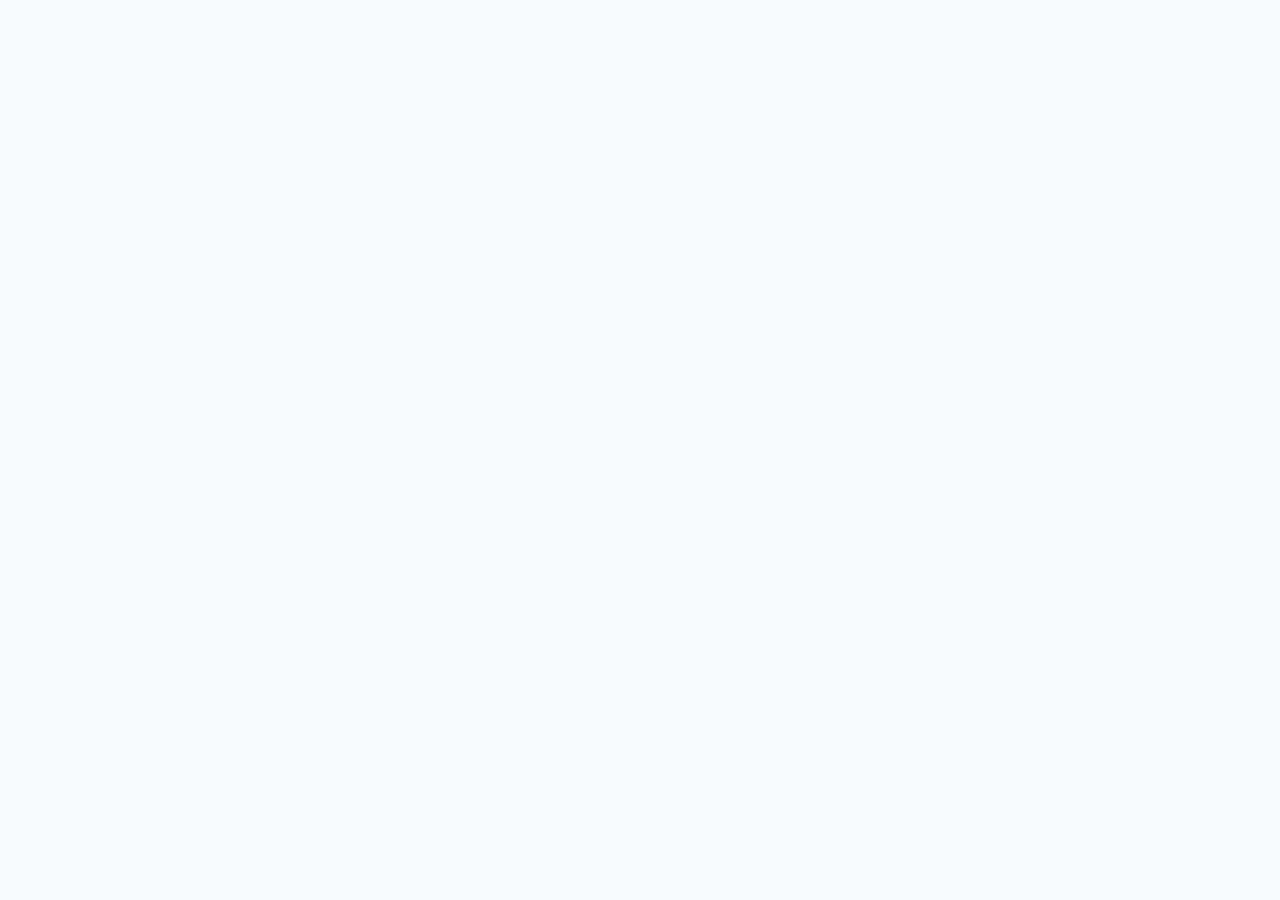
==== commit 6e30a35e: "library changes some changes" ====
--- a/batch-details.html
+++ b/batch-details.html
@@ -12,7 +12,7 @@
     />
     <link rel="stylesheet" href="styles.css" />
   </head>
-  <body>
+  <body class="auth-locked">
     <header class="site-header">
       <div class="container nav-wrap">
         <div class="brand">
@@ -75,6 +75,6 @@
       </div>
     </main>
 
-    <script src="script.js"></script>
+    <script type="module" src="script.js"></script>
   </body>
 </html>
--- a/styles.css
+++ b/styles.css
@@ -26,20 +26,176 @@
   color: var(--text);
 }
 
-.cursor-book {
+body.auth-locked > :not(#library-auth) {
+  display: none !important;
+}
+
+#library-auth {
+  position: fixed;
+  inset: 0;
+  z-index: 10000;
+  display: grid;
+  place-items: center;
+  padding: 24px;
+  background: var(--bg);
+}
+
+.library-auth-card {
+  width: min(100%, 420px);
+  padding: 32px;
+  border: 1px solid var(--line);
+  border-radius: 20px;
+  background: #fff;
+  box-shadow: var(--shadow);
+}
+
+.library-auth-card h1 {
+  margin: 0 0 8px;
+  font-family: "Playfair Display", serif;
+}
+
+.library-auth-card p {
+  color: var(--muted);
+}
+
+.library-auth-card label {
+  display: block;
+  margin: 16px 0 6px;
+  font-weight: 600;
+}
+
+.library-auth-card input {
+  width: 100%;
+  min-height: 44px;
+  padding: 10px 12px;
+  border: 1px solid var(--line);
+  border-radius: 8px;
+  font: inherit;
+}
+
+.library-auth-card button {
+  width: 100%;
+  min-height: 44px;
+  margin-top: 14px;
+  cursor: pointer;
+  font: inherit;
+}
+
+.library-auth-card .primary-btn {
+  border: 0;
+}
+
+.library-auth-message {
+  min-height: 1.5em;
+  color: #b42318 !important;
+}
+
+.library-auth-account {
+  display: flex;
+  align-items: center;
+  gap: 12px;
+  color: var(--muted);
+  font-size: 0.875rem;
+}
+
+.library-auth-account button {
+  border: 0;
+  background: transparent;
+  color: var(--primary);
+  cursor: pointer;
+  font: inherit;
+  font-weight: 600;
+}
+
+#library-cloud-message {
+  position: fixed;
+  right: 16px;
+  bottom: 16px;
+  z-index: 9999;
+  max-width: min(440px, calc(100vw - 32px));
+  padding: 14px 18px;
+  border: 1px solid #f4b4ae;
+  border-radius: 10px;
+  background: #fff3f1;
+  color: #8f1d14;
+  box-shadow: var(--shadow);
+}
+
+.cursor-pointer {
   position: fixed;
   z-index: 9999;
-  font-size: 30px;
+  width: 38px;
+  height: 38px;
+  pointer-events: none;
+  opacity: 0;
+  transform: translate(-50%, -50%);
+  transition: opacity 100ms ease;
+}
+
+.cursor-pointer svg {
+  width: 100%;
+  height: 100%;
+  overflow: visible;
+  filter: drop-shadow(0 2px 3px rgba(15, 23, 42, 0.25));
+}
+
+.cursor-pointer .cursor-badge {
+  fill: var(--primary);
+  stroke: #fff;
+  stroke-width: 1.5px;
+}
+
+.cursor-pointer .cursor-book-icon {
+  fill: none;
+  stroke: #fff;
+  stroke-linecap: round;
+  stroke-linejoin: round;
+  stroke-width: 1.8px;
+}
+
+.cursor-pointer.is-visible {
+  opacity: 1;
+}
+
+.cursor-sparkle {
+  position: fixed;
+  z-index: 9998;
+  color: #e8d8ff;
+  font-size: var(--sparkle-size);
   line-height: 1;
   pointer-events: none;
-  opacity: 0;
-  filter: blur(0.7px) drop-shadow(0 3px 4px rgba(15, 23, 42, 0.22));
-  transform: translate(-50%, -50%) rotate(var(--book-angle, -12deg));
-  transition: left 100ms ease-out, top 100ms ease-out, opacity 120ms ease, transform 100ms ease-out;
-}
-
-.cursor-book.is-visible {
-  opacity: 1;
+  text-shadow: 0 0 1px rgba(255, 255, 255, 0.35), 0 0 3px currentColor;
+  transform: translate(-50%, -50%) rotate(var(--sparkle-angle)) scale(0.35);
+  animation: cursor-sparkle-fade 850ms ease-out forwards;
+}
+
+.cursor-sparkle.is-gold {
+  color: #ffd52e;
+}
+
+@keyframes cursor-sparkle-fade {
+  20% {
+    opacity: 1;
+    transform: translate(-50%, -50%) rotate(var(--sparkle-angle)) scale(1);
+  }
+
+  100% {
+    opacity: 0;
+    transform: translate(-50%, -70%) rotate(calc(var(--sparkle-angle) + 35deg)) scale(0.55);
+  }
+}
+
+@media (hover: hover) and (pointer: fine) {
+  body,
+  body * {
+    cursor: none !important;
+  }
+
+  body input,
+  body textarea,
+  body [contenteditable="true"] {
+    cursor: text !important;
+  }
 }
 
 a {
@@ -392,7 +548,7 @@
   width: 100%;
   height: 470px;
   border-radius: 40px 40px 40px 40px;
-  background: url("DSC00476.JPG") center/cover no-repeat;
+  background: url("../assets/campus-second.jpe") center/cover no-repeat;
   box-shadow: none;
   border: none;
   position: relative;
@@ -455,7 +611,7 @@
   width: 100%;
   text-align: left;
   color: inherit;
-  transition: transform 0.2s ease, box-shadow 0.2s ease, border-color 0.2s ease;
+  transition: transform 0.24s cubic-bezier(0.2, 0.8, 0.2, 1), box-shadow 0.24s ease, border-color 0.24s ease, background-color 0.24s ease;
 }
 
 .library-directory-trigger,
@@ -470,9 +626,10 @@
 .faculty-directory-trigger:focus-visible,
 .schedule-directory-trigger:hover,
 .schedule-directory-trigger:focus-visible {
-  transform: translateY(-2px);
-  box-shadow: 0 22px 42px rgba(19, 42, 61, 0.08);
-  border-color: rgba(13, 59, 102, 0.22);
+  transform: translateY(-4px);
+  background: #fff;
+  box-shadow: 0 18px 34px rgba(37, 99, 235, 0.1), 0 8px 18px rgba(19, 42, 61, 0.06);
+  border-color: var(--primary);
   outline: none;
 }
 
@@ -956,6 +1113,13 @@
   border-radius: 16px;
   background: rgba(37, 99, 235, 0.1);
   font-size: 1.8rem;
+  transition: transform 0.24s cubic-bezier(0.2, 0.8, 0.2, 1), background-color 0.24s ease;
+}
+
+.highlight-item:hover .highlight-icon,
+.highlight-item:focus-visible .highlight-icon {
+  transform: scale(1.06);
+  background: rgba(37, 99, 235, 0.15);
 }
 
 .highlight-icon svg {
@@ -967,6 +1131,12 @@
   margin: 18px 0 10px;
   font-size: 1.28rem;
   color: var(--primary-deep);
+  transition: color 0.24s ease;
+}
+
+.highlight-item:hover h3,
+.highlight-item:focus-visible h3 {
+  color: var(--primary);
 }
 
 .highlight-item p {
@@ -2762,6 +2932,36 @@
   margin-top: 32px;
 }
 
+.category-manage-form {
+  max-width: 680px;
+  margin: 28px auto 34px;
+  text-align: left;
+}
+
+.category-manage-form > label {
+  display: block;
+  margin-bottom: 8px;
+  font-weight: 700;
+}
+
+.category-manage-controls {
+  display: flex;
+  gap: 10px;
+}
+
+.category-manage-controls input {
+  flex: 1;
+  min-width: 0;
+  padding: 12px 14px;
+  border: 1px solid #d7dce5;
+  border-radius: 10px;
+  font: inherit;
+}
+
+.category-manage-form .category-message {
+  min-height: 1.4em;
+}
+
 .category-option {
   display: grid;
   grid-template-columns: auto 1fr auto;
@@ -2779,8 +2979,39 @@
   transition: transform 160ms ease, box-shadow 160ms ease, border-color 160ms ease;
 }
 
+.category-option {
+  display: flex;
+  flex-direction: column;
+  align-items: stretch;
+  padding: 0;
+}
+
+.category-open-button {
+  display: grid;
+  gap: 10px;
+  min-height: 150px;
+  padding: 20px;
+  border: 0;
+  background: transparent;
+  color: inherit;
+  text-align: left;
+  cursor: pointer;
+}
+
+.category-delete-button {
+  align-self: flex-end;
+  margin: 0 16px 14px;
+  padding: 7px 12px;
+  border: 1px solid #c2413a;
+  border-radius: 8px;
+  background: #fff;
+  color: #a52d27;
+  font: inherit;
+  cursor: pointer;
+}
+
 .category-option:hover,
-.category-option:focus-visible {
+.category-option:focus-within {
   transform: translateY(-2px);
   border-color: rgba(13, 59, 102, 0.28);
   box-shadow: 0 16px 34px rgba(19, 42, 61, 0.09);
@@ -2917,6 +3148,10 @@
     grid-template-columns: 1fr;
   }
 
+  .category-manage-controls {
+    flex-direction: column;
+  }
+
   .category-option {
     grid-template-columns: auto 1fr;
   }
